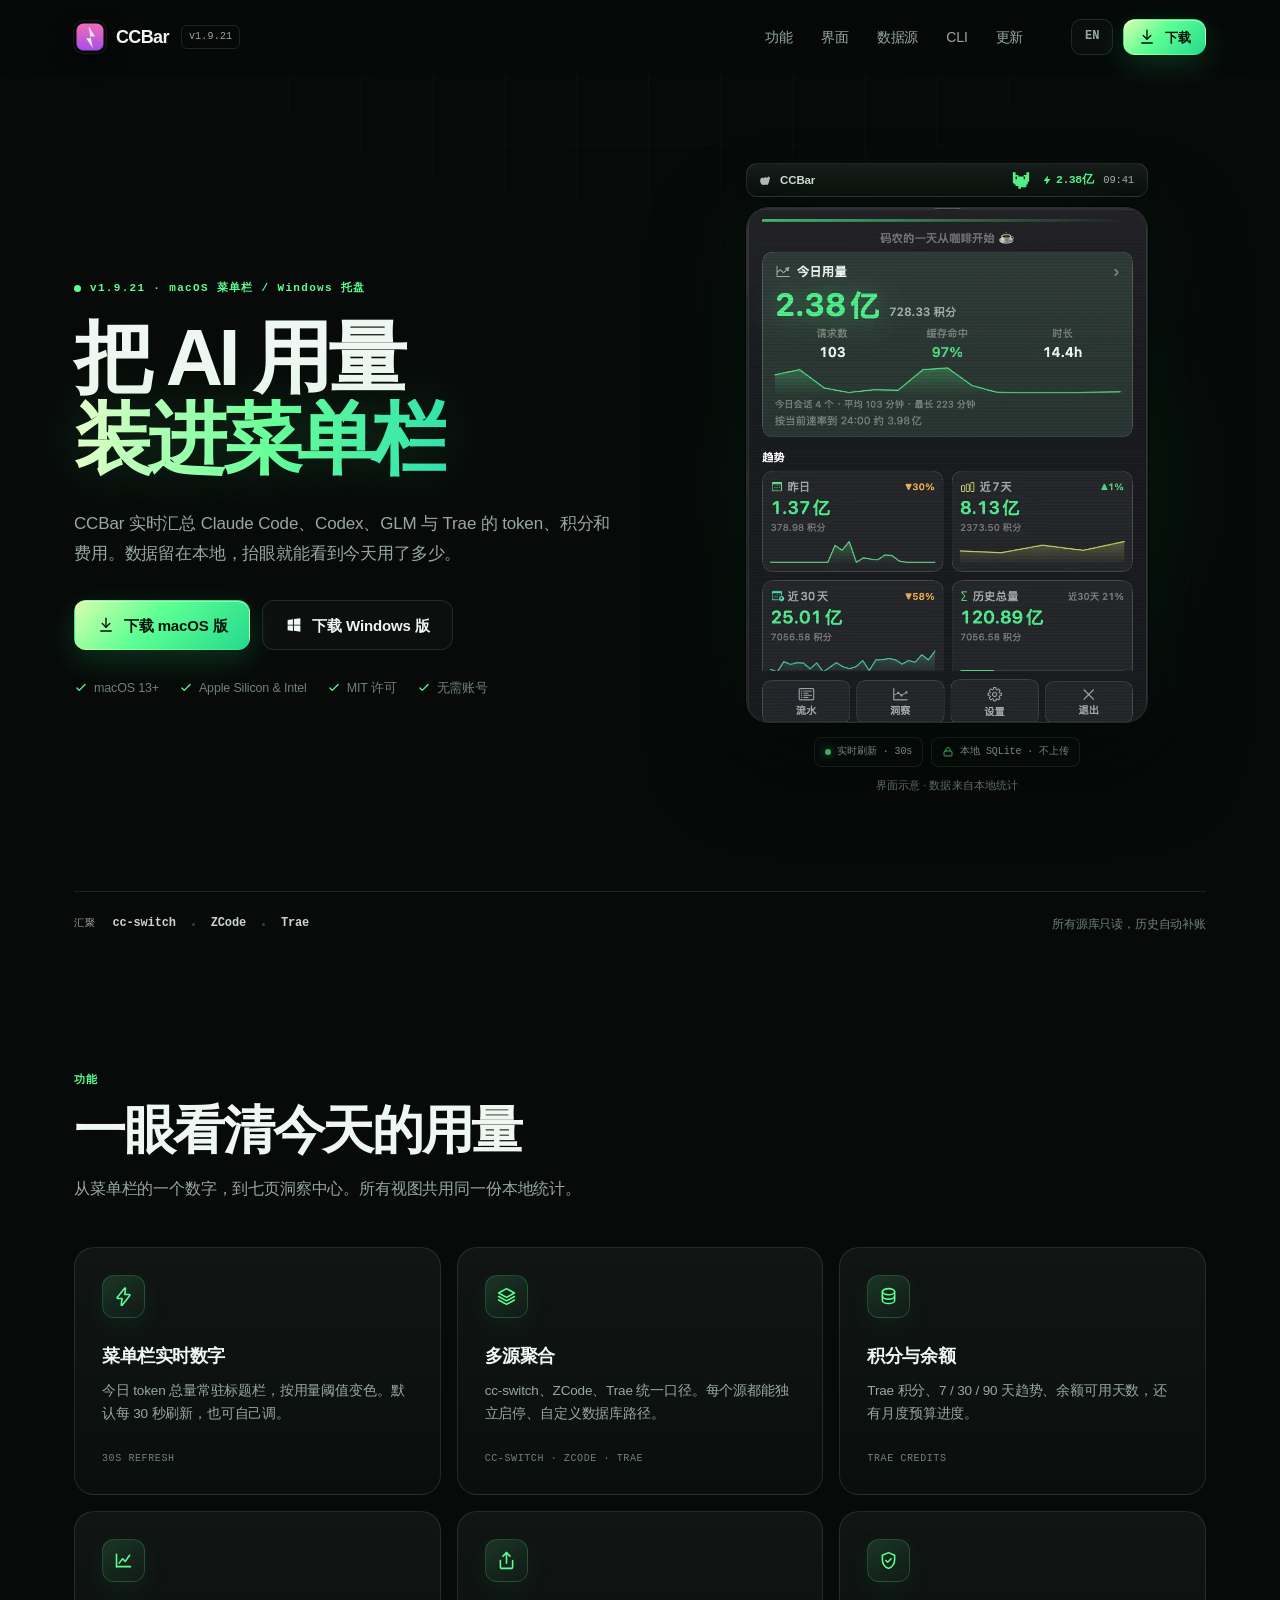
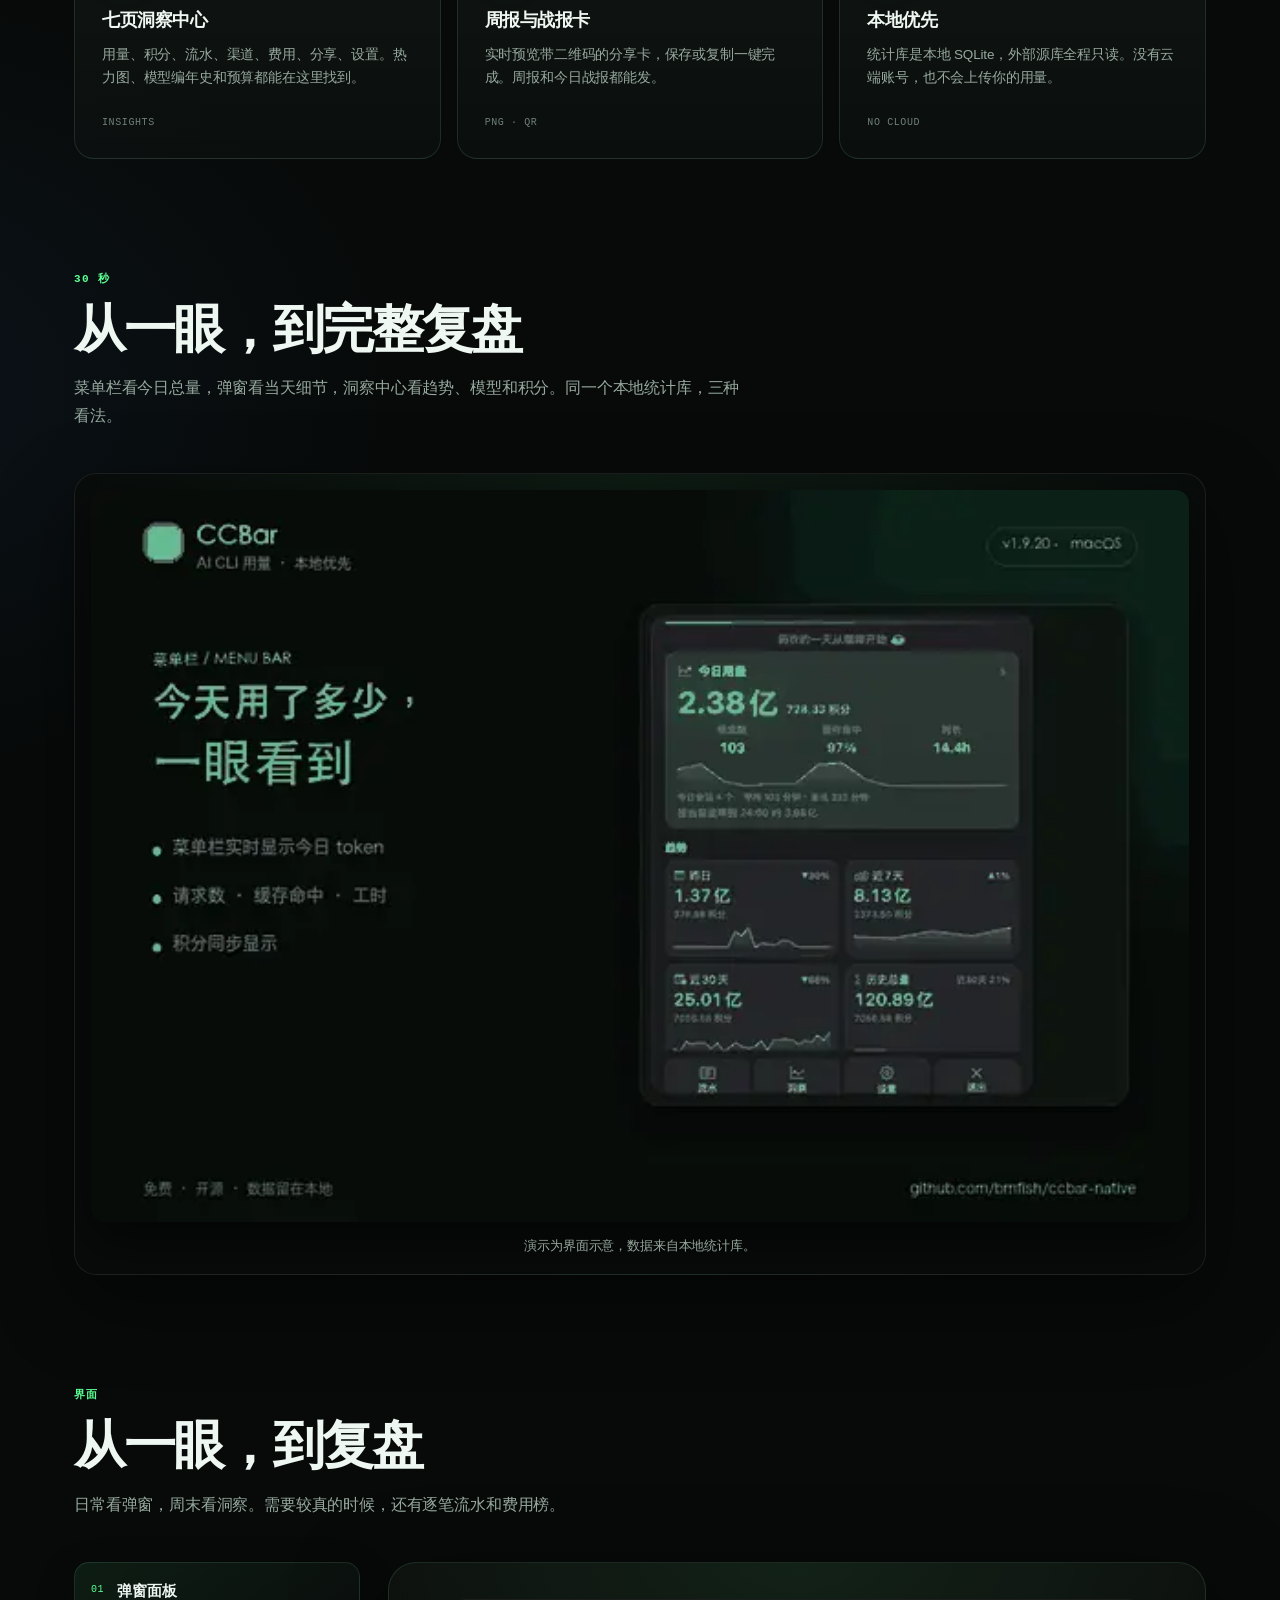
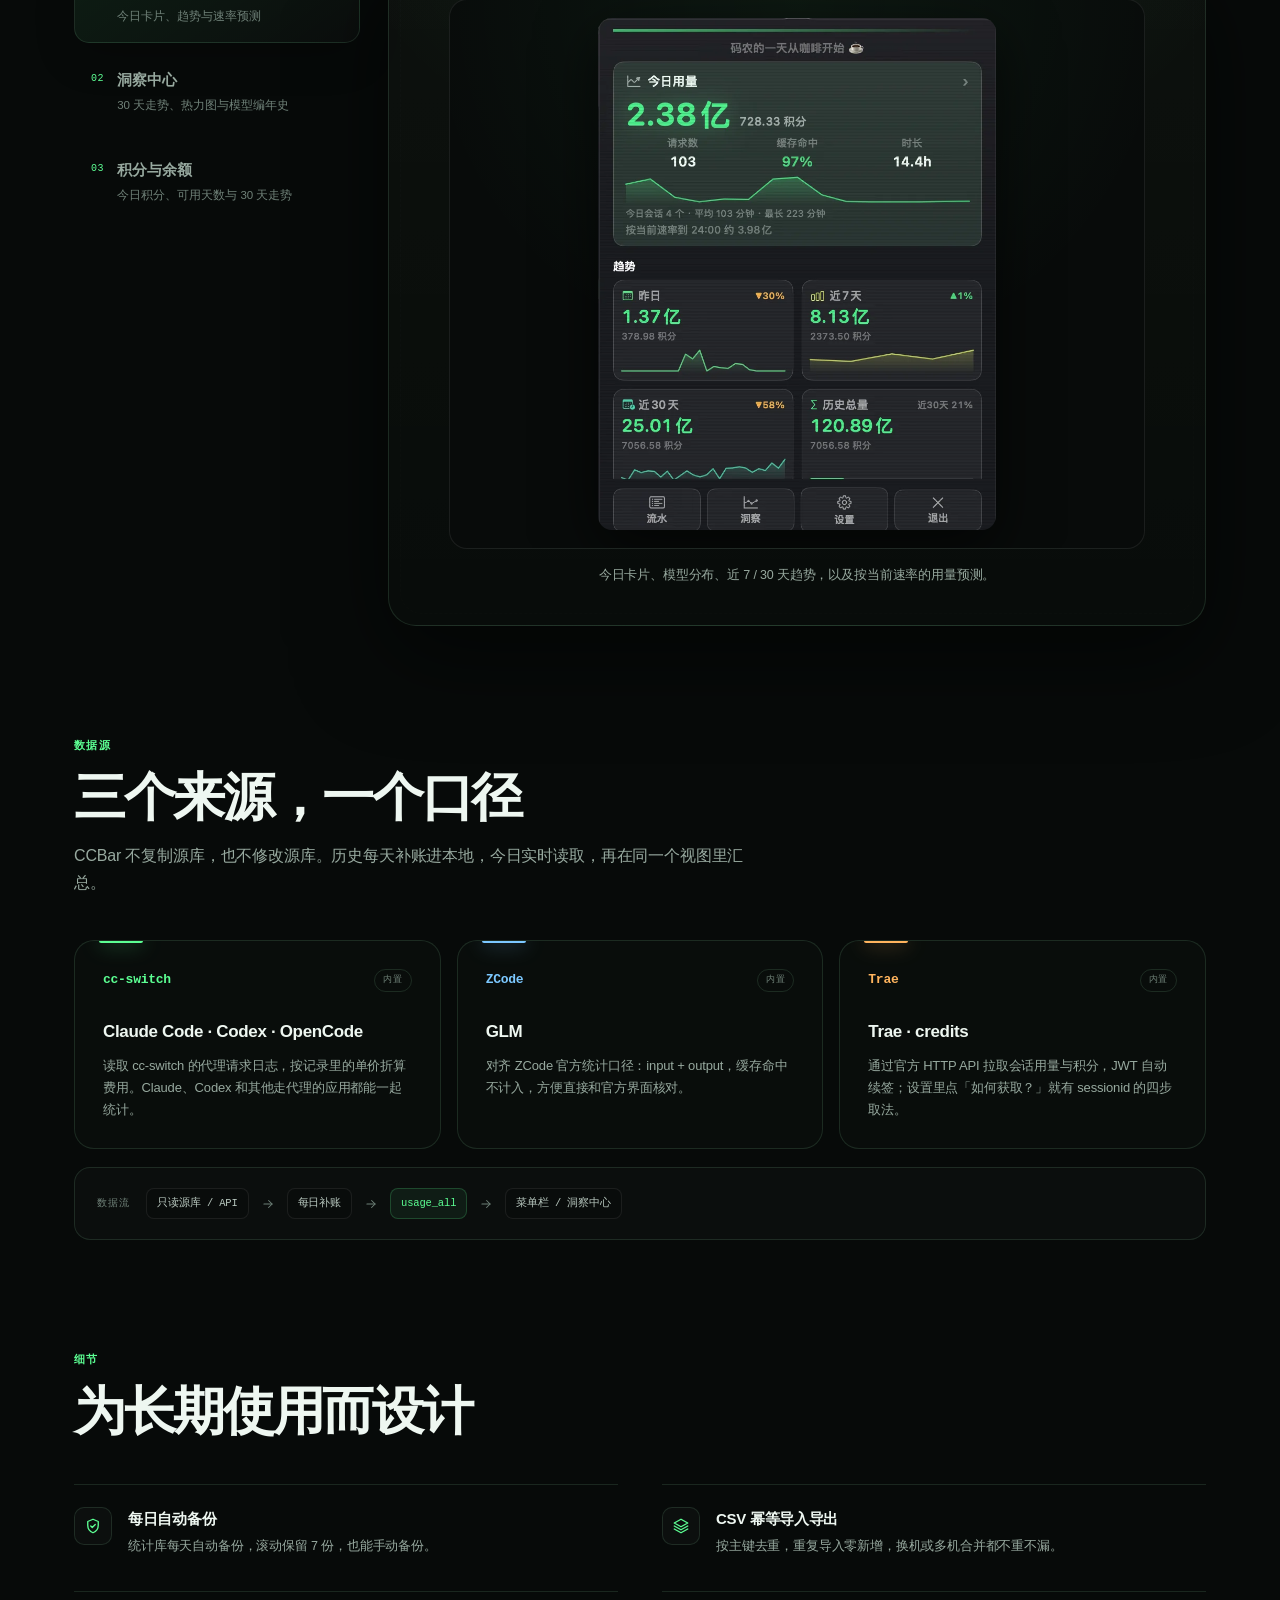
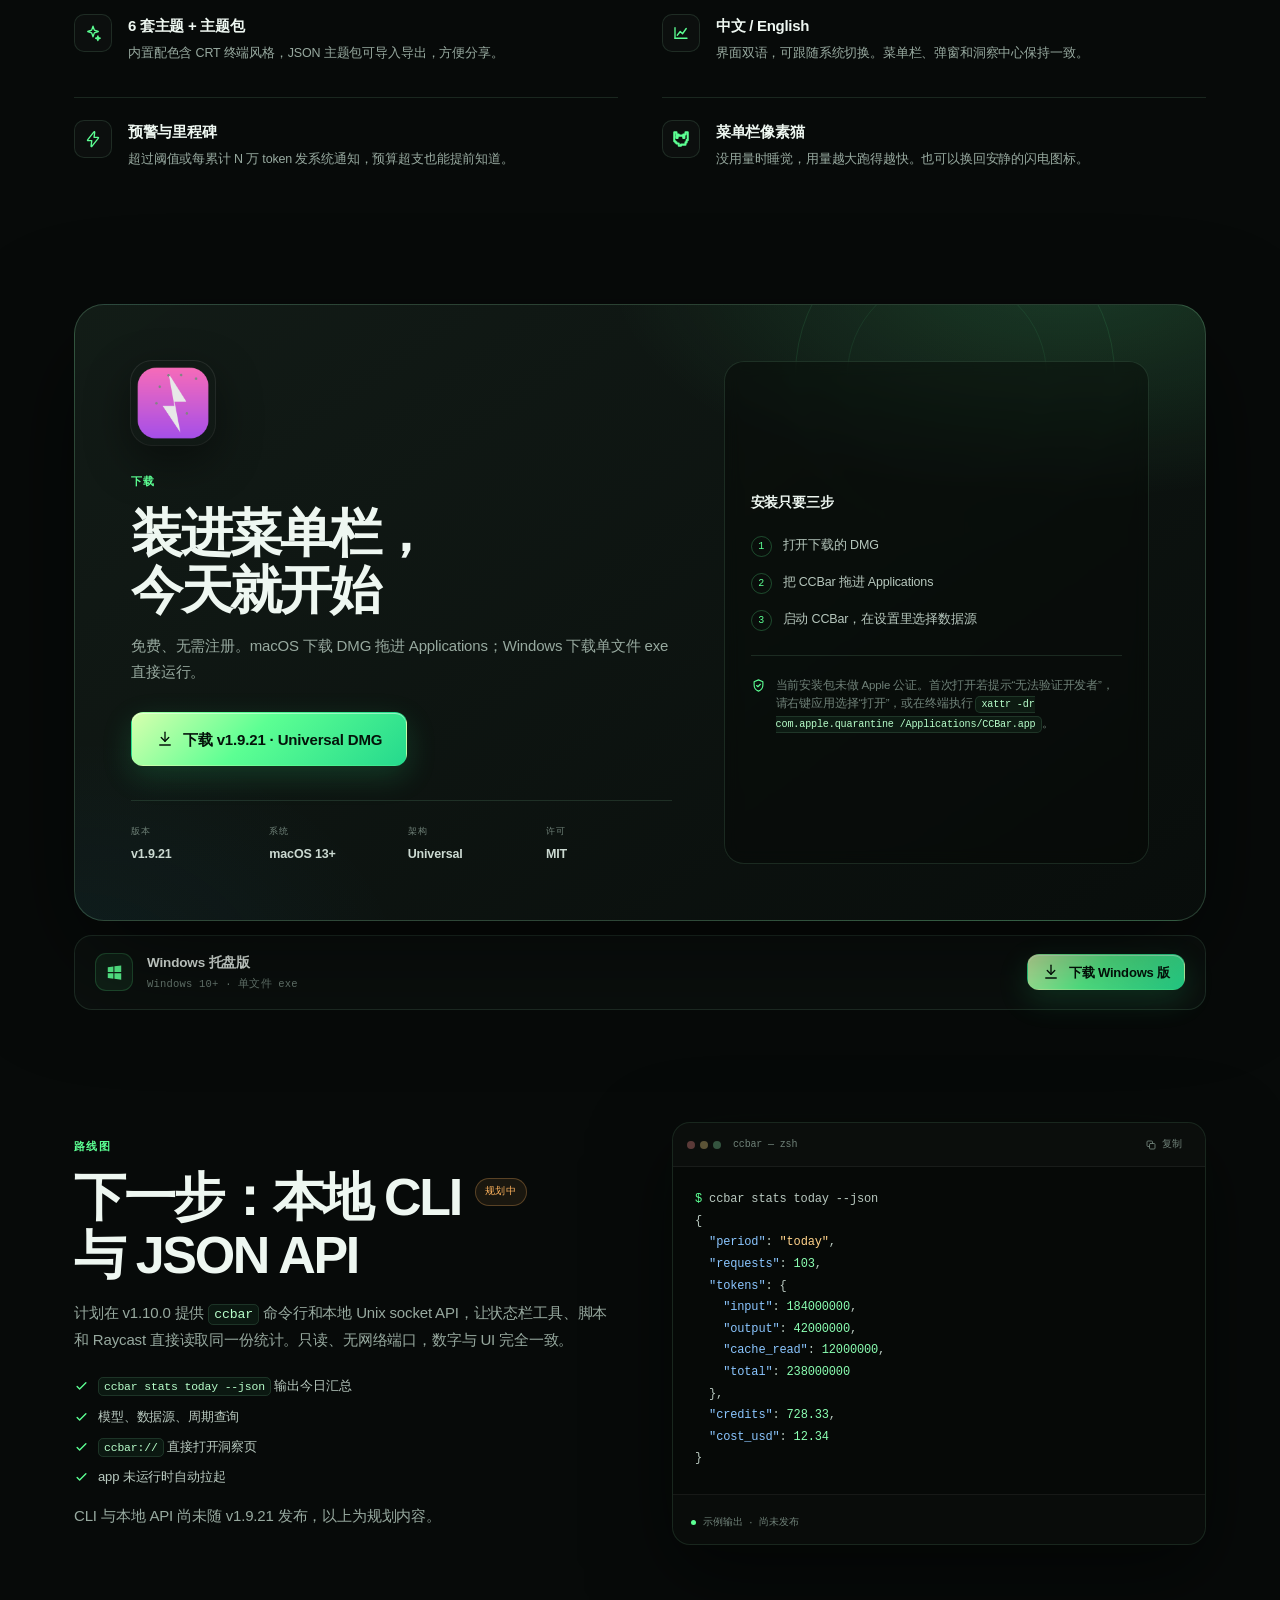
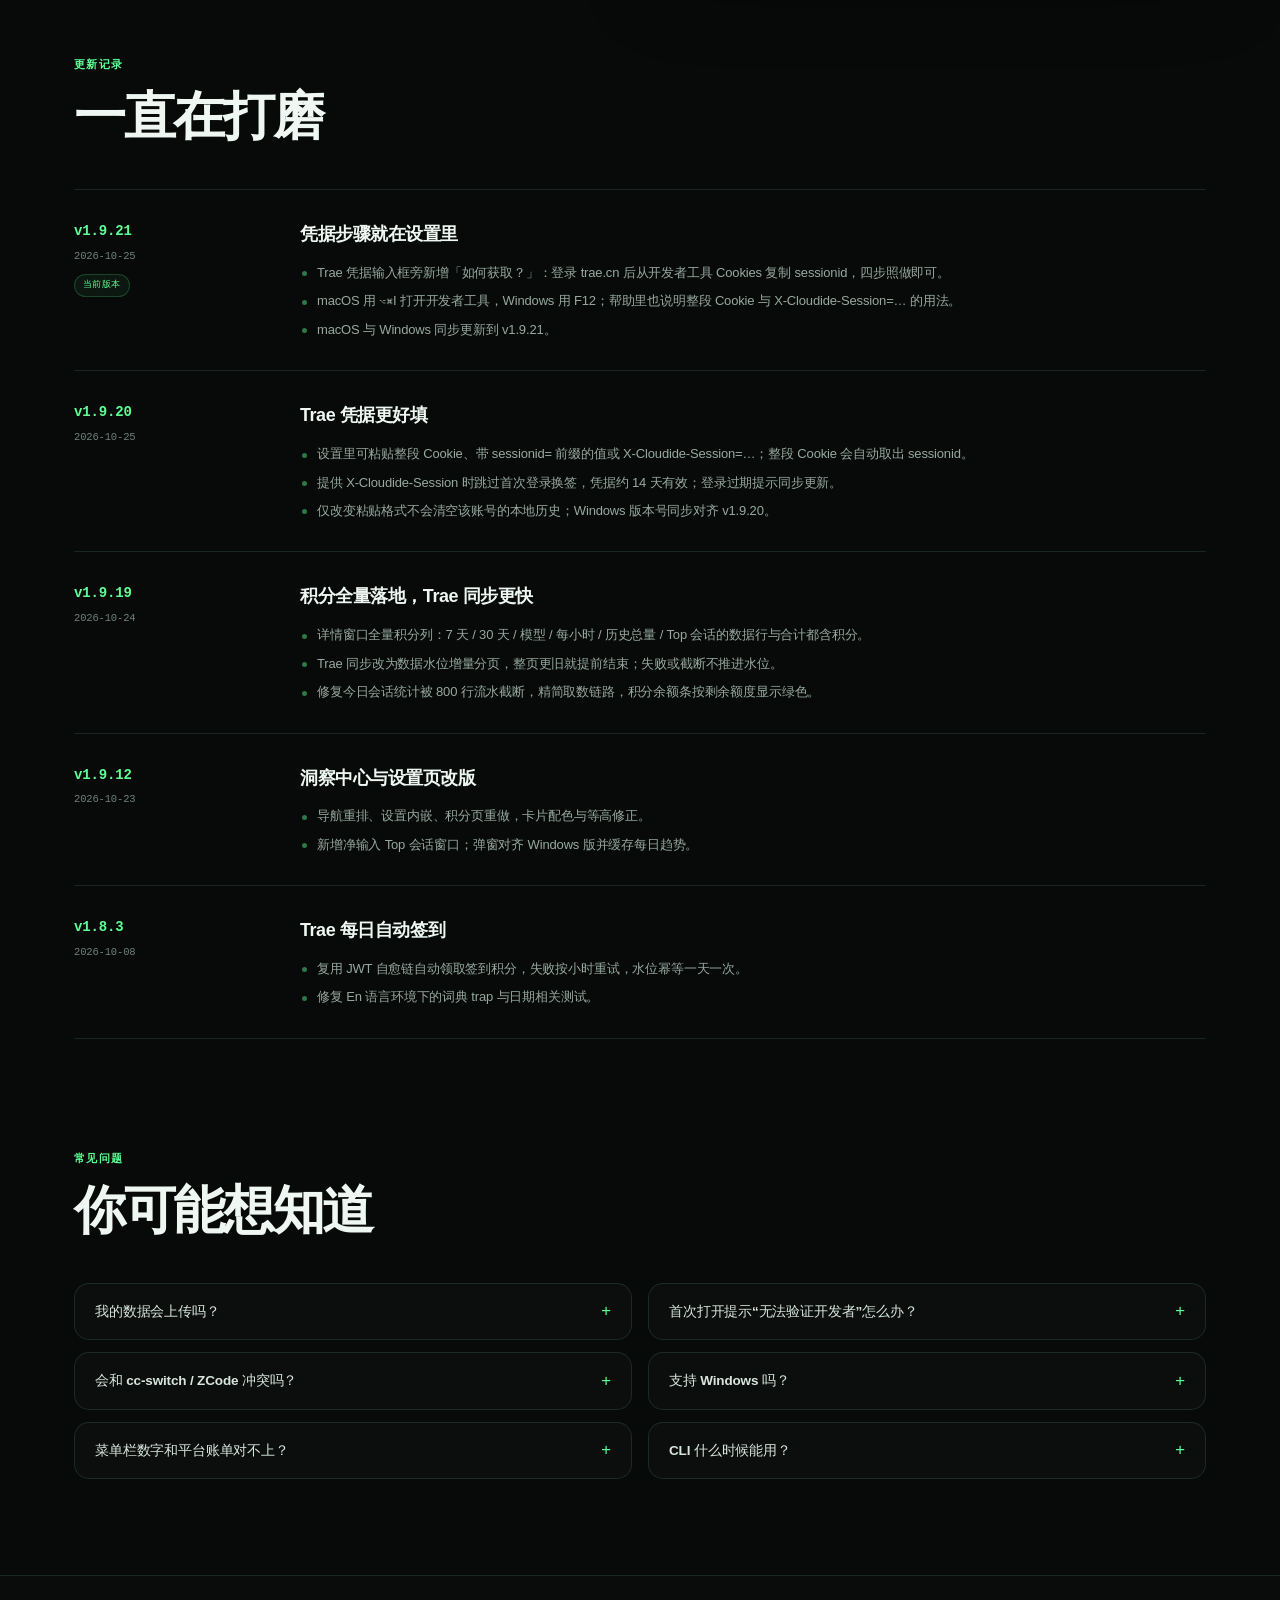
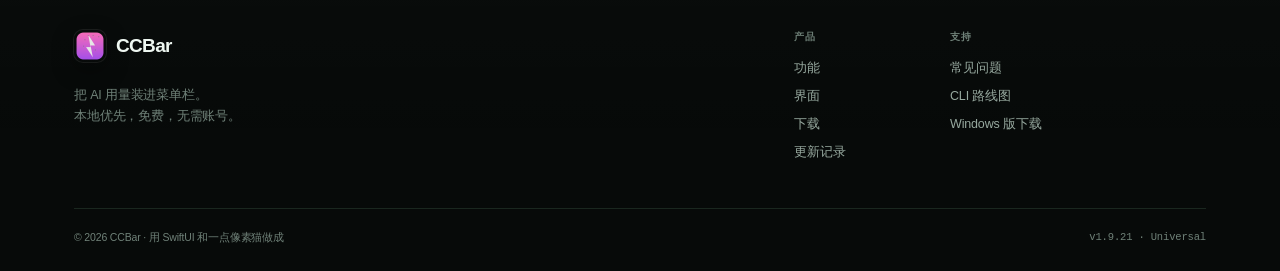
==== web/index.html @ a66a7e8a "docs: 补充 docs/promo/web 站点与推广素材（CLI API 计划、发帖文案、官网页面）" ====
<!doctype html>
<html lang="zh-CN" data-lang="zh">
<head>
  <meta charset="utf-8">
  <meta name="viewport" content="width=device-width, initial-scale=1">
  <title>CCBar — AI CLI 用量统计 · macOS 菜单栏 / Windows 托盘</title>
  <meta name="description" content="CCBar 是本地优先的 AI CLI 用量统计工具：macOS 原生菜单栏、Windows 系统托盘，实时汇总 Claude Code、Codex、GLM 与 Trae 的 token、积分和费用。">
  <meta name="theme-color" content="#070a09">
  <meta name="color-scheme" content="dark">
  <link rel="icon" type="image/png" sizes="32x32" href="assets/favicon-32.png">
  <link rel="apple-touch-icon" href="assets/apple-touch-icon.png">
  <meta property="og:type" content="website">
  <meta property="og:title" content="CCBar — AI CLI 用量统计 · macOS 菜单栏 / Windows 托盘">
  <meta property="og:description" content="实时汇总 Claude Code、Codex、GLM 与 Trae 的 token、积分和费用，数据留在本地。macOS 与 Windows 双平台。">
  <meta property="og:image" content="https://ccbar-jjawpfzj0an.qoder.website/assets/insights-og.jpg">
  <meta property="og:locale" content="zh_CN">
  <meta name="twitter:card" content="summary_large_image">
  <link rel="stylesheet" href="styles.css">
  <script defer src="app.js"></script>
  <script type="application/ld+json">
  {
    "@context": "https://schema.org",
    "@type": "SoftwareApplication",
    "name": "CCBar",
    "operatingSystem": "macOS 13+, Windows 10+",
    "applicationCategory": "DeveloperApplication",
    "description": "Local-first usage tracker for AI CLIs on macOS and Windows, with multi-source aggregation.",
    "offers": { "@type": "Offer", "price": "0", "priceCurrency": "USD" },
    "downloadUrl": "https://ccbar-jjawpfzj0an.qoder.website/assets/CCBar-1.9.21-universal.dmg"
  }
  </script>
</head>
<body>
  <a class="skip-link" href="#main"><span class="zh">跳到主要内容</span><span class="en" lang="en">Skip to content</span></a>

  <svg class="sprite" aria-hidden="true" focusable="false">
    <symbol id="i-bolt" viewBox="0 0 24 24"><path d="M13.2 2.5 4.8 13.2a.6.6 0 0 0 .5 1h5.1l-1 7.3a.6.6 0 0 0 1.1.4l8.7-11.1a.6.6 0 0 0-.5-1h-5.3l.9-6.9a.6.6 0 0 0-1.1-.4Z"/></symbol>
    <symbol id="i-layers" viewBox="0 0 24 24"><path d="m12 3 9 5-9 5-9-5 9-5Z"/><path d="m3 12 9 5 9-5"/><path d="m3 16 9 5 9-5"/></symbol>
    <symbol id="i-chart" viewBox="0 0 24 24"><path d="M4 19V5"/><path d="M4 19h16"/><path d="m7 15 4-5 3 3 5-7"/></symbol>
    <symbol id="i-coins" viewBox="0 0 24 24"><ellipse cx="12" cy="6.5" rx="7" ry="3.5"/><path d="M5 6.5v5c0 1.9 3.1 3.5 7 3.5s7-1.6 7-3.5v-5"/><path d="M5 11.5v5c0 1.9 3.1 3.5 7 3.5s7-1.6 7-3.5v-5"/></symbol>
    <symbol id="i-share" viewBox="0 0 24 24"><path d="M12 15V3"/><path d="m8 7 4-4 4 4"/><path d="M5 12v7a2 2 0 0 0 2 2h10a2 2 0 0 0 2-2v-7"/></symbol>
    <symbol id="i-shield" viewBox="0 0 24 24"><path d="M12 3 5 6v5c0 4.6 2.9 8.3 7 10 4.1-1.7 7-5.4 7-10V6l-7-3Z"/><path d="m9 12 2 2 4-4"/></symbol>
    <symbol id="i-download" viewBox="0 0 24 24"><path d="M12 3v12"/><path d="m7 10 5 5 5-5"/><path d="M5 20h14"/></symbol>
    <symbol id="i-arrow" viewBox="0 0 24 24"><path d="M5 12h14"/><path d="m13 6 6 6-6 6"/></symbol>
    <symbol id="i-check" viewBox="0 0 24 24"><path d="m5 12 4 4L19 6"/></symbol>
    <symbol id="i-copy" viewBox="0 0 24 24"><rect x="9" y="9" width="11" height="11" rx="2"/><path d="M15 9V6a2 2 0 0 0-2-2H6a2 2 0 0 0-2 2v7a2 2 0 0 0 2 2h3"/></symbol>
    <symbol id="i-spark" viewBox="0 0 24 24"><path d="m12 3 1.8 5.2L19 10l-5.2 1.8L12 17l-1.8-5.2L5 10l5.2-1.8L12 3Z"/><path d="m18.5 16 .7 2.3L21.5 19l-2.3.7-.7 2.3-.7-2.3L15.5 19l2.3-.7.7-2.3Z"/></symbol>
    <symbol id="i-terminal" viewBox="0 0 24 24"><rect x="3" y="4" width="18" height="16" rx="3"/><path d="m7 9 3 3-3 3"/><path d="M13 15h4"/></symbol>
    <symbol id="i-lock" viewBox="0 0 24 24"><rect x="4" y="10" width="16" height="10" rx="2"/><path d="M8 10V7a4 4 0 0 1 8 0v3"/></symbol>
    <symbol id="i-windows" viewBox="0 0 24 24"><path d="M3.5 5.3 10.6 4.3v7.2H3.5V5.3Zm8.4-1.2L20.5 3v8.5h-8.6V4.1ZM3.5 12.8h7.1v7.2l-7.1-1V12.8Zm8.4 0h8.6V21l-8.6-1.2v-7Z"/></symbol>
    <symbol id="i-cat" viewBox="0 0 16 14"><path d="M2 1h2v2h2v1h4V3h2V1h2v7h-1v2h-1v2H8v1H6v-2H4v-1H3V9H2V1Zm2 3v2h1V4H4Zm6 0v2h1V4h-1Z"/></symbol>
  </svg>

  <header class="site-header" id="siteHeader">
    <div class="container header-inner">
      <a class="brand" href="#top" aria-label="CCBar 首页">
        <img src="assets/app-icon.png" width="32" height="32" alt="">
        <span>CCBar</span>
        <span class="brand-version">v1.9.21</span>
      </a>

      <nav class="main-nav" aria-label="主导航">
        <a href="#features"><span class="zh">功能</span><span class="en" lang="en">Features</span></a>
        <a href="#screens"><span class="zh">界面</span><span class="en" lang="en">Screens</span></a>
        <a href="#sources"><span class="zh">数据源</span><span class="en" lang="en">Sources</span></a>
        <a href="#roadmap"><span class="zh">CLI</span><span class="en" lang="en">CLI</span></a>
        <a href="#changelog"><span class="zh">更新</span><span class="en" lang="en">Changelog</span></a>
      </nav>

      <div class="header-actions">
        <button class="lang-toggle" id="langToggle" type="button" aria-label="Switch to English" aria-pressed="false">
          <span class="zh" aria-hidden="true">EN</span>
          <span class="en" lang="en" aria-hidden="true">中</span>
        </button>
        <a class="btn btn-primary btn-small" href="#download">
          <svg class="icon" aria-hidden="true"><use href="#i-download"/></svg>
          <span class="zh">下载</span><span class="en" lang="en">Download</span>
        </a>
      </div>
    </div>
  </header>

  <main id="main">
    <section class="hero container" id="top">
      <div class="hero-grid">
        <div class="hero-copy">
          <div class="eyebrow">
            <span class="status-dot" aria-hidden="true"></span>
            <span class="zh">v1.9.21 · macOS 菜单栏 / Windows 托盘</span>
            <span class="en" lang="en">v1.9.21 · macOS menu bar / Windows tray</span>
          </div>

          <h1>
            <span class="zh">把 AI 用量<br><em>装进菜单栏</em></span>
            <span class="en" lang="en">Your AI usage,<br><em>right in the menu bar</em></span>
          </h1>

          <p class="hero-lead zh">CCBar 实时汇总 Claude Code、Codex、GLM 与 Trae 的 token、积分和费用。数据留在本地，抬眼就能看到今天用了多少。</p>
          <p class="hero-lead en" lang="en">CCBar brings Claude Code, Codex, GLM and Trae usage together — tokens, credits and cost — in real time. Everything stays on your machine.</p>

          <div class="hero-actions">
            <a class="btn btn-primary btn-large" href="#download">
              <svg class="icon" aria-hidden="true"><use href="#i-download"/></svg>
              <span class="zh">下载 macOS 版</span><span class="en" lang="en">Download for macOS</span>
            </a>
            <a class="btn btn-ghost btn-large" href="https://github.com/bmfish/ccbar-win/releases/latest/download/ccBar.exe">
              <svg class="icon icon-fill" aria-hidden="true"><use href="#i-windows"/></svg>
              <span class="zh">下载 Windows 版</span><span class="en" lang="en">Download for Windows</span>
            </a>
          </div>

          <ul class="hero-meta" aria-label="运行要求">
            <li><svg class="icon" aria-hidden="true"><use href="#i-check"/></svg>macOS 13+</li>
            <li><svg class="icon" aria-hidden="true"><use href="#i-check"/></svg><span class="zh">Apple Silicon &amp; Intel</span><span class="en" lang="en">Apple Silicon &amp; Intel</span></li>
            <li><svg class="icon" aria-hidden="true"><use href="#i-check"/></svg><span class="zh">MIT 许可</span><span class="en" lang="en">MIT license</span></li>
            <li><svg class="icon" aria-hidden="true"><use href="#i-check"/></svg><span class="zh">无需账号</span><span class="en" lang="en">No account</span></li>
          </ul>
        </div>

        <div class="hero-visual">
          <div class="hero-glow" aria-hidden="true"></div>

          <div class="menu-bar-mock" aria-hidden="true">
            <div class="menu-left">
              <span class="apple-mark"></span>
              <strong>CCBar</strong>
            </div>
            <div class="menu-right">
              <span class="menu-cat"><svg class="cat-icon"><use href="#i-cat"/></svg></span>
              <span class="menu-metric">
                <svg class="icon"><use href="#i-bolt"/></svg>
                <span>2.38亿</span>
              </span>
              <span class="menu-clock">09:41</span>
            </div>
          </div>

          <div class="hero-device">
            <img src="assets/popover.webp" width="760" height="976"
                 data-alt-zh="CCBar 弹窗面板：今日用量、趋势和快捷入口"
                 data-alt-en="CCBar popover with today's usage, trends and shortcuts"
                 alt="CCBar 弹窗面板：今日用量、趋势和快捷入口">
          </div>

          <div class="visual-badges">
            <span class="visual-badge">
              <span class="pulse" aria-hidden="true"></span>
              <span class="zh">实时刷新 · 30s</span>
              <span class="en" lang="en">Live · 30s</span>
            </span>
            <span class="visual-badge">
              <svg class="icon" aria-hidden="true"><use href="#i-lock"/></svg>
              <span class="zh">本地 SQLite · 不上传</span>
              <span class="en" lang="en">Local SQLite · No upload</span>
            </span>
          </div>

          <div class="visual-note">
            <span class="zh">界面示意 · 数据来自本地统计</span>
            <span class="en" lang="en">Interface preview · data from a local store</span>
          </div>
        </div>
      </div>

      <div class="source-strip" aria-label="支持的数据源">
        <span class="strip-label"><span class="zh">汇聚</span><span class="en" lang="en">Works with</span></span>
        <span class="strip-item">cc-switch</span>
        <span class="strip-sep" aria-hidden="true"></span>
        <span class="strip-item">ZCode</span>
        <span class="strip-sep" aria-hidden="true"></span>
        <span class="strip-item">Trae</span>
        <span class="strip-note"><span class="zh">所有源库只读，历史自动补账</span><span class="en" lang="en">Read-only sources, history synced locally</span></span>
      </div>
    </section>

    <section class="section container" id="features">
      <div class="section-head">
        <div class="eyebrow"><span class="zh">功能</span><span class="en" lang="en">FEATURES</span></div>
        <h2><span class="zh">一眼看清今天的用量</span><span class="en" lang="en">A clear view of today</span></h2>
        <p class="zh">从菜单栏的一个数字，到七页洞察中心。所有视图共用同一份本地统计。</p>
        <p class="en" lang="en">From a single number in the menu bar to a seven-page insights center, every view reads from the same local store.</p>
      </div>

      <div class="feature-grid">
        <article class="feature-card">
          <div class="icon-tile"><svg class="icon" aria-hidden="true"><use href="#i-bolt"/></svg></div>
          <h3><span class="zh">菜单栏实时数字</span><span class="en" lang="en">Live in the menu bar</span></h3>
          <p class="zh">今日 token 总量常驻标题栏，按用量阈值变色。默认每 30 秒刷新，也可自己调。</p>
          <p class="en" lang="en">Today's token total stays in the title bar and changes color with usage. Refreshes every 30 seconds by default.</p>
          <span class="card-tag">30s refresh</span>
        </article>

        <article class="feature-card">
          <div class="icon-tile"><svg class="icon" aria-hidden="true"><use href="#i-layers"/></svg></div>
          <h3><span class="zh">多源聚合</span><span class="en" lang="en">Multi-source by design</span></h3>
          <p class="zh">cc-switch、ZCode、Trae 统一口径。每个源都能独立启停、自定义数据库路径。</p>
          <p class="en" lang="en">cc-switch, ZCode and Trae in one place. Enable each source independently and point it at your own database.</p>
          <span class="card-tag">cc-switch · ZCode · Trae</span>
        </article>

        <article class="feature-card">
          <div class="icon-tile"><svg class="icon" aria-hidden="true"><use href="#i-coins"/></svg></div>
          <h3><span class="zh">积分与余额</span><span class="en" lang="en">Credits and balance</span></h3>
          <p class="zh">Trae 积分、7 / 30 / 90 天趋势、余额可用天数，还有月度预算进度。</p>
          <p class="en" lang="en">Trae credits, 7 / 30 / 90-day trends, projected days remaining and a monthly budget line.</p>
          <span class="card-tag">Trae credits</span>
        </article>

        <article class="feature-card">
          <div class="icon-tile"><svg class="icon" aria-hidden="true"><use href="#i-chart"/></svg></div>
          <h3><span class="zh">七页洞察中心</span><span class="en" lang="en">Seven-page insights</span></h3>
          <p class="zh">用量、积分、流水、渠道、费用、分享、设置。热力图、模型编年史和预算都能在这里找到。</p>
          <p class="en" lang="en">Usage, credits, timeline, channels, cost, share and settings — with heatmaps, a model chronicle and budgets.</p>
          <span class="card-tag">Insights</span>
        </article>

        <article class="feature-card">
          <div class="icon-tile"><svg class="icon" aria-hidden="true"><use href="#i-share"/></svg></div>
          <h3><span class="zh">周报与战报卡</span><span class="en" lang="en">Shareable reports</span></h3>
          <p class="zh">实时预览带二维码的分享卡，保存或复制一键完成。周报和今日战报都能发。</p>
          <p class="en" lang="en">Preview share cards with a QR code, then save or copy in one click. Weekly and daily battle reports included.</p>
          <span class="card-tag">PNG · QR</span>
        </article>

        <article class="feature-card">
          <div class="icon-tile"><svg class="icon" aria-hidden="true"><use href="#i-shield"/></svg></div>
          <h3><span class="zh">本地优先</span><span class="en" lang="en">Local-first, private</span></h3>
          <p class="zh">统计库是本地 SQLite，外部源库全程只读。没有云端账号，也不会上传你的用量。</p>
          <p class="en" lang="en">A local SQLite store, source databases opened read-only. No cloud account and no usage upload.</p>
          <span class="card-tag">No cloud</span>
        </article>
      </div>
    </section>

    <section class="section container" id="demo">
      <div class="section-head">
        <div class="eyebrow"><span class="zh">30 秒</span><span class="en" lang="en">30 SECONDS</span></div>
        <h2><span class="zh">从一眼，到完整复盘</span><span class="en" lang="en">From a glance to a full review</span></h2>
        <p class="zh">菜单栏看今日总量，弹窗看当天细节，洞察中心看趋势、模型和积分。同一个本地统计库，三种看法。</p>
        <p class="en" lang="en">Today's total in the menu bar, the day's details in the popover, and trends, models and credits in the insights center — all from the same local store.</p>
      </div>
      <figure class="demo-frame">
        <img src="assets/ccbar-demo.webp" width="600" height="400" loading="lazy"
             data-alt-zh="CCBar 操作演示：弹窗、洞察中心与积分页"
             data-alt-en="CCBar demo: popover, insights center and credits"
             alt="CCBar 操作演示：弹窗、洞察中心与积分页">
        <figcaption>
          <span class="zh">演示为界面示意，数据来自本地统计库。</span>
          <span class="en" lang="en">Interface preview from a local usage store.</span>
        </figcaption>
      </figure>
    </section>

    <section class="section container" id="screens">
      <div class="section-head">
        <div class="eyebrow"><span class="zh">界面</span><span class="en" lang="en">SCREENS</span></div>
        <h2><span class="zh">从一眼，到复盘</span><span class="en" lang="en">From a glance to a review</span></h2>
        <p class="zh">日常看弹窗，周末看洞察。需要较真的时候，还有逐笔流水和费用榜。</p>
        <p class="en" lang="en">Check the popover during the day, review insights on the weekend, and dig into the timeline when the numbers matter.</p>
      </div>

      <div class="shots-layout">
        <div class="shot-tabs" role="tablist" aria-label="界面截图">
          <button class="shot-tab" id="tab-popover" role="tab" aria-selected="true" aria-controls="shot-popover" data-shot="popover">
            <span class="shot-index">01</span>
            <span class="shot-tab-copy">
              <strong><span class="zh">弹窗面板</span><span class="en" lang="en">Popover</span></strong>
              <span class="zh">今日卡片、趋势与速率预测</span>
              <span class="en" lang="en">Today, trends and pace</span>
            </span>
          </button>
          <button class="shot-tab" id="tab-insights" role="tab" aria-selected="false" aria-controls="shot-insights" data-shot="insights">
            <span class="shot-index">02</span>
            <span class="shot-tab-copy">
              <strong><span class="zh">洞察中心</span><span class="en" lang="en">Insights</span></strong>
              <span class="zh">30 天走势、热力图与模型编年史</span>
              <span class="en" lang="en">30-day trend, heatmap, model chronicle</span>
            </span>
          </button>
          <button class="shot-tab" id="tab-credits" role="tab" aria-selected="false" aria-controls="shot-credits" data-shot="credits">
            <span class="shot-index">03</span>
            <span class="shot-tab-copy">
              <strong><span class="zh">积分与余额</span><span class="en" lang="en">Credits</span></strong>
              <span class="zh">今日积分、可用天数与 30 天走势</span>
              <span class="en" lang="en">Today's credits, days left, 30-day trend</span>
            </span>
          </button>
        </div>

        <div class="shot-stage">
          <figure class="shot-panel" id="shot-popover" role="tabpanel" aria-labelledby="tab-popover" data-shot-panel="popover">
            <div class="shot-frame shot-frame-portrait">
              <img src="assets/popover.webp" width="760" height="976" loading="eager"
                   data-alt-zh="CCBar 弹窗面板截图"
                   data-alt-en="CCBar popover screenshot"
                   alt="CCBar 弹窗面板截图">
            </div>
            <figcaption>
              <span class="zh">今日卡片、模型分布、近 7 / 30 天趋势，以及按当前速率的用量预测。</span>
              <span class="en" lang="en">Today's card, model mix, 7 / 30-day trends and a pace-based projection.</span>
            </figcaption>
          </figure>

          <figure class="shot-panel" id="shot-insights" role="tabpanel" aria-labelledby="tab-insights" data-shot-panel="insights" hidden>
            <div class="shot-frame">
              <img src="assets/insights.webp" width="1440" height="1096" loading="eager"
                   data-alt-zh="CCBar 洞察中心使用巡查页面截图"
                   data-alt-en="CCBar insights dashboard screenshot"
                   alt="CCBar 洞察中心使用巡查页面截图">
            </div>
            <figcaption>
              <span class="zh">近 30 天走势、连续使用天数、单日峰值、90 天热力图与模型编年史。</span>
              <span class="en" lang="en">30-day trend, streaks, peak day, 90-day heatmap and the model chronicle.</span>
            </figcaption>
          </figure>

          <figure class="shot-panel" id="shot-credits" role="tabpanel" aria-labelledby="tab-credits" data-shot-panel="credits" hidden>
            <div class="shot-frame">
              <img src="assets/credits.webp" width="1440" height="1096" loading="eager"
                   data-alt-zh="CCBar 积分与余额页面截图"
                   data-alt-en="CCBar credits and balance screenshot"
                   alt="CCBar 积分与余额页面截图">
            </div>
            <figcaption>
              <span class="zh">今日积分、余额与可用天数、7 / 30 天趋势，以及按日均消耗推算的耗尽时间。</span>
              <span class="en" lang="en">Today's credits, balance and days remaining, 7 / 30-day trends and a burn-rate projection.</span>
            </figcaption>
          </figure>
        </div>
      </div>
    </section>

    <section class="section container" id="sources">
      <div class="section-head">
        <div class="eyebrow"><span class="zh">数据源</span><span class="en" lang="en">DATA SOURCES</span></div>
        <h2><span class="zh">三个来源，一个口径</span><span class="en" lang="en">Three sources, one view</span></h2>
        <p class="zh">CCBar 不复制源库，也不修改源库。历史每天补账进本地，今日实时读取，再在同一个视图里汇总。</p>
        <p class="en" lang="en">CCBar never copies or modifies your source databases. History is synced locally each day, today is read live, and both meet in one view.</p>
      </div>

      <div class="source-grid">
        <article class="source-card source-green">
          <div class="source-head">
            <span class="source-logo">cc-switch</span>
            <span class="source-badge"><span class="zh">内置</span><span class="en" lang="en">Built in</span></span>
          </div>
          <h3>Claude Code · Codex · OpenCode</h3>
          <p class="zh">读取 cc-switch 的代理请求日志，按记录里的单价折算费用。Claude、Codex 和其他走代理的应用都能一起统计。</p>
          <p class="en" lang="en">Reads cc-switch proxy request logs and uses the recorded unit price for cost — Claude, Codex and other apps behind the proxy.</p>
        </article>

        <article class="source-card source-blue">
          <div class="source-head">
            <span class="source-logo">ZCode</span>
            <span class="source-badge"><span class="zh">内置</span><span class="en" lang="en">Built in</span></span>
          </div>
          <h3>GLM</h3>
          <p class="zh">对齐 ZCode 官方统计口径：input + output，缓存命中不计入，方便直接和官方界面核对。</p>
          <p class="en" lang="en">Matches ZCode's official accounting: input + output, with cache hits excluded, so numbers line up with the app.</p>
        </article>

        <article class="source-card source-orange">
          <div class="source-head">
            <span class="source-logo">Trae</span>
            <span class="source-badge"><span class="zh">内置</span><span class="en" lang="en">Built in</span></span>
          </div>
          <h3>Trae · credits</h3>
          <p class="zh">通过官方 HTTP API 拉取会话用量与积分，JWT 自动续签；设置里点「如何获取？」就有 sessionid 的四步取法。</p>
          <p class="en" lang="en">Pulls usage and credits through the official HTTP API with automatic JWT renewal; the in-app “How to get it?” walks you through copying sessionid.</p>
        </article>
      </div>

      <div class="pipeline" aria-label="数据流">
        <span class="pipeline-label"><span class="zh">数据流</span><span class="en" lang="en">Pipeline</span></span>
        <span class="pipeline-step"><span class="zh">只读源库 / API</span><span class="en" lang="en">Read-only sources</span></span>
        <svg class="pipeline-arrow" aria-hidden="true"><use href="#i-arrow"/></svg>
        <span class="pipeline-step"><span class="zh">每日补账</span><span class="en" lang="en">Daily sync</span></span>
        <svg class="pipeline-arrow" aria-hidden="true"><use href="#i-arrow"/></svg>
        <span class="pipeline-step pipeline-step-accent">usage_all</span>
        <svg class="pipeline-arrow" aria-hidden="true"><use href="#i-arrow"/></svg>
        <span class="pipeline-step"><span class="zh">菜单栏 / 洞察中心</span><span class="en" lang="en">Menu bar / Insights</span></span>
      </div>
    </section>

    <section class="section container" id="long-term">
      <div class="section-head">
        <div class="eyebrow"><span class="zh">细节</span><span class="en" lang="en">THE DETAILS</span></div>
        <h2><span class="zh">为长期使用而设计</span><span class="en" lang="en">Built for the long run</span></h2>
      </div>

      <div class="detail-grid">
        <div class="detail-item">
          <div class="detail-icon"><svg class="icon" aria-hidden="true"><use href="#i-shield"/></svg></div>
          <div>
            <h3><span class="zh">每日自动备份</span><span class="en" lang="en">Daily backups</span></h3>
            <p class="zh">统计库每天自动备份，滚动保留 7 份，也能手动备份。</p>
            <p class="en" lang="en">The local database is backed up daily with seven rolling copies, plus manual backup.</p>
          </div>
        </div>
        <div class="detail-item">
          <div class="detail-icon"><svg class="icon" aria-hidden="true"><use href="#i-layers"/></svg></div>
          <div>
            <h3><span class="zh">CSV 幂等导入导出</span><span class="en" lang="en">Idempotent CSV</span></h3>
            <p class="zh">按主键去重，重复导入零新增，换机或多机合并都不重不漏。</p>
            <p class="en" lang="en">Primary-key dedupe makes repeat imports safe, so merging machines never double-counts.</p>
          </div>
        </div>
        <div class="detail-item">
          <div class="detail-icon"><svg class="icon" aria-hidden="true"><use href="#i-spark"/></svg></div>
          <div>
            <h3><span class="zh">6 套主题 + 主题包</span><span class="en" lang="en">Six themes + packs</span></h3>
            <p class="zh">内置配色含 CRT 终端风格，JSON 主题包可导入导出，方便分享。</p>
            <p class="en" lang="en">Six built-in themes, including a CRT terminal look, with importable JSON theme packs.</p>
          </div>
        </div>
        <div class="detail-item">
          <div class="detail-icon"><svg class="icon" aria-hidden="true"><use href="#i-chart"/></svg></div>
          <div>
            <h3><span class="zh">中文 / English</span><span class="en" lang="en">中文 / English</span></h3>
            <p class="zh">界面双语，可跟随系统切换。菜单栏、弹窗和洞察中心保持一致。</p>
            <p class="en" lang="en">A bilingual interface that can follow the system, across the bar, popover and insights.</p>
          </div>
        </div>
        <div class="detail-item">
          <div class="detail-icon"><svg class="icon" aria-hidden="true"><use href="#i-bolt"/></svg></div>
          <div>
            <h3><span class="zh">预警与里程碑</span><span class="en" lang="en">Alerts and milestones</span></h3>
            <p class="zh">超过阈值或每累计 N 万 token 发系统通知，预算超支也能提前知道。</p>
            <p class="en" lang="en">System notifications for usage thresholds and token milestones, plus budget warnings.</p>
          </div>
        </div>
        <div class="detail-item">
          <div class="detail-icon"><svg class="icon" aria-hidden="true"><use href="#i-cat"/></svg></div>
          <div>
            <h3><span class="zh">菜单栏像素猫</span><span class="en" lang="en">Pixel cat companion</span></h3>
            <p class="zh">没用量时睡觉，用量越大跑得越快。也可以换回安静的闪电图标。</p>
            <p class="en" lang="en">A pixel cat that naps when idle and runs faster with usage. Switch back to the bolt icon anytime.</p>
          </div>
        </div>
      </div>
    </section>

    <section class="section container" id="download">
      <div class="download-panel">
        <div class="download-main">
          <img class="download-icon" src="assets/app-icon.png" width="84" height="84" alt="">
          <div class="eyebrow"><span class="zh">下载</span><span class="en" lang="en">DOWNLOAD</span></div>
          <h2><span class="zh">装进菜单栏，<br>今天就开始</span><span class="en" lang="en">Put it in your menu bar</span></h2>
          <p class="zh">免费、无需注册。macOS 下载 DMG 拖进 Applications；Windows 下载单文件 exe 直接运行。</p>
          <p class="en" lang="en">Free and no sign-up. On macOS, drag the DMG into Applications; on Windows, just run the single executable.</p>

          <div class="download-actions">
            <a class="btn btn-primary btn-xl" href="assets/CCBar-1.9.21-universal.dmg">
              <svg class="icon" aria-hidden="true"><use href="#i-download"/></svg>
              <span class="zh">下载 v1.9.21 · Universal DMG</span>
              <span class="en" lang="en">Download v1.9.21 · Universal DMG</span>
            </a>
          </div>

          <div class="download-specs">
            <div><span class="spec-label"><span class="zh">版本</span><span class="en" lang="en">Version</span></span><strong>v1.9.21</strong></div>
            <div><span class="spec-label"><span class="zh">系统</span><span class="en" lang="en">System</span></span><strong>macOS 13+</strong></div>
            <div><span class="spec-label"><span class="zh">架构</span><span class="en" lang="en">Architecture</span></span><strong>Universal</strong></div>
            <div><span class="spec-label"><span class="zh">许可</span><span class="en" lang="en">License</span></span><strong>MIT</strong></div>
          </div>
        </div>

        <div class="install-card">
          <div class="install-title"><span class="zh">安装只要三步</span><span class="en" lang="en">Three steps to install</span></div>
          <ol class="install-steps">
            <li><span class="step-num">1</span><span class="zh">打开下载的 DMG</span><span class="en" lang="en">Open the downloaded DMG</span></li>
            <li><span class="step-num">2</span><span class="zh">把 CCBar 拖进 Applications</span><span class="en" lang="en">Drag CCBar into Applications</span></li>
            <li><span class="step-num">3</span><span class="zh">启动 CCBar，在设置里选择数据源</span><span class="en" lang="en">Launch it and pick your sources in Settings</span></li>
          </ol>
          <div class="install-note">
            <svg class="icon" aria-hidden="true"><use href="#i-shield"/></svg>
            <p class="zh">当前安装包未做 Apple 公证。首次打开若提示“无法验证开发者”，请右键应用选择“打开”，或在终端执行 <code>xattr -dr com.apple.quarantine /Applications/CCBar.app</code>。</p>
            <p class="en" lang="en">The build is not notarized yet. If macOS blocks the first launch, right-click the app and choose Open, or run <code>xattr -dr com.apple.quarantine /Applications/CCBar.app</code>.</p>
          </div>
        </div>
      </div>

      <div class="windows-strip">
        <div class="windows-strip-info">
          <span class="windows-mark" aria-hidden="true">
            <svg class="icon icon-fill"><use href="#i-windows"/></svg>
          </span>
          <div>
            <strong><span class="zh">Windows 托盘版</span><span class="en" lang="en">Windows tray build</span></strong>
            <span class="windows-strip-meta">Windows 10+ · <span class="zh">单文件 exe</span><span class="en" lang="en">single exe</span></span>
          </div>
        </div>
        <div class="windows-actions">
          <a class="btn btn-primary btn-small" href="https://github.com/bmfish/ccbar-win/releases/latest/download/ccBar.exe">
            <svg class="icon" aria-hidden="true"><use href="#i-download"/></svg>
            <span class="zh">下载 Windows 版</span><span class="en" lang="en">Download for Windows</span>
          </a>
        </div>
      </div>
    </section>

    <section class="section container" id="roadmap">
      <div class="roadmap-grid">
        <div class="roadmap-copy">
          <div class="eyebrow"><span class="zh">路线图</span><span class="en" lang="en">ROADMAP</span></div>
          <div class="roadmap-title-row">
            <h2><span class="zh">下一步：本地 CLI<br>与 JSON API</span><span class="en" lang="en">Next: a local CLI<br>and JSON API</span></h2>
            <span class="status-pill"><span class="zh">规划中</span><span class="en" lang="en">Planned</span></span>
          </div>
          <p class="zh">计划在 v1.10.0 提供 <code>ccbar</code> 命令行和本地 Unix socket API，让状态栏工具、脚本和 Raycast 直接读取同一份统计。只读、无网络端口，数字与 UI 完全一致。</p>
          <p class="en" lang="en">Planned for v1.10.0: a <code>ccbar</code> CLI and a local Unix socket API, so status bars, scripts and Raycast can read the same numbers as the app. Read-only, no network port, no second accounting layer.</p>

          <ul class="roadmap-list">
            <li><svg class="icon" aria-hidden="true"><use href="#i-check"/></svg><span class="zh"><code>ccbar stats today --json</code> 输出今日汇总</span><span class="en" lang="en"><code>ccbar stats today --json</code> for today's totals</span></li>
            <li><svg class="icon" aria-hidden="true"><use href="#i-check"/></svg><span class="zh">模型、数据源、周期查询</span><span class="en" lang="en">Model, source and period queries</span></li>
            <li><svg class="icon" aria-hidden="true"><use href="#i-check"/></svg><span class="zh"><code>ccbar://</code> 直接打开洞察页</span><span class="en" lang="en"><code>ccbar://</code> links to open insights pages</span></li>
            <li><svg class="icon" aria-hidden="true"><use href="#i-check"/></svg><span class="zh">app 未运行时自动拉起</span><span class="en" lang="en">Auto-launch when the app is not running</span></li>
          </ul>
          <p class="note-small"><span class="zh">CLI 与本地 API 尚未随 v1.9.21 发布，以上为规划内容。</span><span class="en" lang="en">The CLI and local API are not part of v1.9.21 yet; the items above are planned.</span></p>
        </div>

        <div class="code-window" aria-label="CLI 输出示例">
          <div class="code-bar">
            <span class="code-dots" aria-hidden="true"><i></i><i></i><i></i></span>
            <span class="code-title">ccbar — zsh</span>
            <button class="copy-btn" id="copyCode" type="button" data-copy="ccbar stats today --json" aria-label="复制命令">
              <svg class="icon" aria-hidden="true"><use href="#i-copy"/></svg>
              <span class="copy-label zh">复制</span>
              <span class="copy-label en" lang="en">Copy</span>
            </button>
          </div>
          <pre><code><span class="code-prompt">$</span> ccbar stats today --json
{
  <span class="code-key">"period"</span>: <span class="code-string">"today"</span>,
  <span class="code-key">"requests"</span>: <span class="code-num">103</span>,
  <span class="code-key">"tokens"</span>: {
    <span class="code-key">"input"</span>: <span class="code-num">184000000</span>,
    <span class="code-key">"output"</span>: <span class="code-num">42000000</span>,
    <span class="code-key">"cache_read"</span>: <span class="code-num">12000000</span>,
    <span class="code-key">"total"</span>: <span class="code-num">238000000</span>
  },
  <span class="code-key">"credits"</span>: <span class="code-num">728.33</span>,
  <span class="code-key">"cost_usd"</span>: <span class="code-num">12.34</span>
}</code></pre>
          <div class="code-footer">
            <span class="code-status"><span class="status-dot" aria-hidden="true"></span><span class="zh">示例输出 · 尚未发布</span><span class="en" lang="en">Example output · not released</span></span>
          </div>
        </div>
      </div>
    </section>

    <section class="section container" id="changelog">
      <div class="section-head">
        <div class="eyebrow"><span class="zh">更新记录</span><span class="en" lang="en">CHANGELOG</span></div>
        <h2><span class="zh">一直在打磨</span><span class="en" lang="en">Always being sharpened</span></h2>
      </div>

      <div class="release-list">
        <article class="release">
          <div class="release-meta">
            <span class="release-version">v1.9.21</span>
            <span class="release-date">2026-10-25</span>
            <span class="release-current"><span class="zh">当前版本</span><span class="en" lang="en">Current</span></span>
          </div>
          <div class="release-body">
            <h3><span class="zh">凭据步骤就在设置里</span><span class="en" lang="en">Credential steps, right in Settings</span></h3>
            <ul>
              <li><span class="zh">Trae 凭据输入框旁新增「如何获取？」：登录 trae.cn 后从开发者工具 Cookies 复制 sessionid，四步照做即可。</span><span class="en" lang="en">A new “How to get it?” next to the Trae credential field: sign in at trae.cn, copy sessionid from DevTools cookies, follow four steps.</span></li>
              <li><span class="zh">macOS 用 ⌥⌘I 打开开发者工具，Windows 用 F12；帮助里也说明整段 Cookie 与 X-Cloudide-Session=… 的用法。</span><span class="en" lang="en">Open DevTools with ⌥⌘I on macOS or F12 on Windows; the help also covers whole cookies and X-Cloudide-Session=….</span></li>
              <li><span class="zh">macOS 与 Windows 同步更新到 v1.9.21。</span><span class="en" lang="en">macOS and Windows are updated together at v1.9.21.</span></li>
            </ul>
          </div>
        </article>

        <article class="release">
          <div class="release-meta">
            <span class="release-version">v1.9.20</span>
            <span class="release-date">2026-10-25</span>
          </div>
          <div class="release-body">
            <h3><span class="zh">Trae 凭据更好填</span><span class="en" lang="en">Easier Trae credentials</span></h3>
            <ul>
              <li><span class="zh">设置里可粘贴整段 Cookie、带 sessionid= 前缀的值或 X-Cloudide-Session=…；整段 Cookie 会自动取出 sessionid。</span><span class="en" lang="en">Paste a whole cookie, a sessionid= value or an X-Cloudide-Session=…; the app extracts sessionid from whole cookies automatically.</span></li>
              <li><span class="zh">提供 X-Cloudide-Session 时跳过首次登录换签，凭据约 14 天有效；登录过期提示同步更新。</span><span class="en" lang="en">Supplying X-Cloudide-Session skips the first login exchange and lasts about 14 days; the expired-session hint now mentions both options.</span></li>
              <li><span class="zh">仅改变粘贴格式不会清空该账号的本地历史；Windows 版本号同步对齐 v1.9.20。</span><span class="en" lang="en">Changing only the paste format no longer clears that account's local history, and the Windows build is versioned in step at v1.9.20.</span></li>
            </ul>
          </div>
        </article>

        <article class="release">
          <div class="release-meta">
            <span class="release-version">v1.9.19</span>
            <span class="release-date">2026-10-24</span>
          </div>
          <div class="release-body">
            <h3><span class="zh">积分全量落地，Trae 同步更快</span><span class="en" lang="en">Credits everywhere, faster Trae sync</span></h3>
            <ul>
              <li><span class="zh">详情窗口全量积分列：7 天 / 30 天 / 模型 / 每小时 / 历史总量 / Top 会话的数据行与合计都含积分。</span><span class="en" lang="en">Credits in every detail window: 7-day, 30-day, models, hourly, all-time and top sessions all show and total credits.</span></li>
              <li><span class="zh">Trae 同步改为数据水位增量分页，整页更旧就提前结束；失败或截断不推进水位。</span><span class="en" lang="en">Trae sync now uses a data watermark and stops pagination early, without advancing on failures or truncation.</span></li>
              <li><span class="zh">修复今日会话统计被 800 行流水截断，精简取数链路，积分余额条按剩余额度显示绿色。</span><span class="en" lang="en">Fixes today's session count being cut off at 800 rows, streamlines queries and makes the remaining-credits bar green.</span></li>
            </ul>
          </div>
        </article>

        <article class="release">
          <div class="release-meta">
            <span class="release-version">v1.9.12</span>
            <span class="release-date">2026-10-23</span>
          </div>
          <div class="release-body">
            <h3><span class="zh">洞察中心与设置页改版</span><span class="en" lang="en">Insights and settings redesign</span></h3>
            <ul>
              <li><span class="zh">导航重排、设置内嵌、积分页重做，卡片配色与等高修正。</span><span class="en" lang="en">Reordered navigation, embedded settings, a rebuilt credits page and cleaner card alignment.</span></li>
              <li><span class="zh">新增净输入 Top 会话窗口；弹窗对齐 Windows 版并缓存每日趋势。</span><span class="en" lang="en">New top-sessions window, popover aligned with the Windows build and cached daily trends.</span></li>
            </ul>
          </div>
        </article>

        <article class="release">
          <div class="release-meta">
            <span class="release-version">v1.8.3</span>
            <span class="release-date">2026-10-08</span>
          </div>
          <div class="release-body">
            <h3><span class="zh">Trae 每日自动签到</span><span class="en" lang="en">Daily Trae check-in</span></h3>
            <ul>
              <li><span class="zh">复用 JWT 自愈链自动领取签到积分，失败按小时重试，水位幂等一天一次。</span><span class="en" lang="en">Automatically claims daily check-in credits through the JWT refresh chain, with hourly retries and a once-a-day watermark.</span></li>
              <li><span class="zh">修复 En 语言环境下的词典 trap 与日期相关测试。</span><span class="en" lang="en">Fixes a localization dictionary trap in English and date-sensitive tests.</span></li>
            </ul>
          </div>
        </article>
      </div>
    </section>

    <section class="section container" id="faq">
      <div class="section-head">
        <div class="eyebrow"><span class="zh">常见问题</span><span class="en" lang="en">FAQ</span></div>
        <h2><span class="zh">你可能想知道</span><span class="en" lang="en">Good to know</span></h2>
      </div>

      <div class="faq-grid">
        <details>
          <summary><span class="zh">我的数据会上传吗？</span><span class="en" lang="en">Does my data leave my Mac?</span></summary>
          <p class="zh">不会。CCBar 的统计库在本地 SQLite，外部数据源只读打开。应用没有云端账号，也不会上传用量、凭证或会话内容。</p>
          <p class="en" lang="en">No. The store is a local SQLite database and source databases are opened read-only. There is no cloud account, and usage, credentials and session content are never uploaded.</p>
        </details>

        <details>
          <summary><span class="zh">首次打开提示“无法验证开发者”怎么办？</span><span class="en" lang="en">macOS says it cannot verify the developer. What now?</span></summary>
          <p class="zh">当前构建使用 ad-hoc 签名，尚未做 Apple 公证。右键点击 CCBar 选择“打开”，或到“系统设置 → 隐私与安全性”里允许本次打开。之后可正常启动。</p>
          <p class="en" lang="en">The current build is ad-hoc signed and not notarized yet. Right-click CCBar and choose Open, or allow it once in System Settings → Privacy &amp; Security. Subsequent launches work normally.</p>
        </details>

        <details>
          <summary><span class="zh">会和 cc-switch / ZCode 冲突吗？</span><span class="en" lang="en">Will it conflict with cc-switch or ZCode?</span></summary>
          <p class="zh">不会。CCBar 只读取它们的数据库，不会写入、迁移或删除源数据；卸载 CCBar 也不影响原应用。</p>
          <p class="en" lang="en">No. CCBar only reads their databases. It never writes, migrates or deletes source data, and removing CCBar leaves the original apps untouched.</p>
        </details>

        <details>
          <summary><span class="zh">支持 Windows 吗？</span><span class="en" lang="en">Is there a Windows version?</span></summary>
          <p class="zh">有。可直接<a href="https://github.com/bmfish/ccbar-win/releases/latest/download/ccBar.exe">下载单文件 ccBar.exe</a>，功能和界面与 macOS 版保持相近。</p>
          <p class="en" lang="en">Yes. <a href="https://github.com/bmfish/ccbar-win/releases/latest/download/ccBar.exe">Download the single-file ccBar.exe</a> directly; its feature set closely follows the macOS build.</p>
        </details>

        <details>
          <summary><span class="zh">菜单栏数字和平台账单对不上？</span><span class="en" lang="en">Why doesn't the menu bar match my provider bill?</span></summary>
          <p class="zh">不同平台的口径不一样。CCBar 已按各源官方口径处理：ZCode 不含缓存命中，Trae 的 input 折算为净输入，cc-switch 按记录的单价估算费用。账单还可能包含套餐、折扣或未记录请求。</p>
          <p class="en" lang="en">Providers count differently. CCBar follows each source's own accounting: ZCode excludes cache hits, Trae's input is converted to net input, and cc-switch cost uses recorded prices. Bills may also include plans, discounts or unlogged requests.</p>
        </details>

        <details>
          <summary><span class="zh">CLI 什么时候能用？</span><span class="en" lang="en">When will the CLI be available?</span></summary>
          <p class="zh">本地 CLI 与 JSON API 已进入 v1.10.0 规划，设计目标是只读、无端口、与 UI 同口径。发布后会更新本页。</p>
          <p class="en" lang="en">The local CLI and JSON API are planned for v1.10.0 — read-only, no network port and the same numbers as the UI. This page will be updated when it ships.</p>
        </details>
      </div>
    </section>
  </main>

  <footer class="site-footer">
    <div class="container">
      <div class="footer-top">
        <div class="footer-brand">
          <a class="brand" href="#top">
            <img src="assets/app-icon.png" width="36" height="36" alt="">
            <span>CCBar</span>
          </a>
          <p class="zh">把 AI 用量装进菜单栏。<br>本地优先，免费，无需账号。</p>
          <p class="en" lang="en">AI usage in your menu bar.<br>Local-first, free, no account.</p>
        </div>

        <div class="footer-links">
          <div>
            <h4><span class="zh">产品</span><span class="en" lang="en">Product</span></h4>
            <a href="#features"><span class="zh">功能</span><span class="en" lang="en">Features</span></a>
            <a href="#screens"><span class="zh">界面</span><span class="en" lang="en">Screens</span></a>
            <a href="#download"><span class="zh">下载</span><span class="en" lang="en">Download</span></a>
            <a href="#changelog"><span class="zh">更新记录</span><span class="en" lang="en">Changelog</span></a>
          </div>
          <div>
            <h4><span class="zh">支持</span><span class="en" lang="en">Support</span></h4>
            <a href="#faq"><span class="zh">常见问题</span><span class="en" lang="en">FAQ</span></a>
            <a href="#roadmap"><span class="zh">CLI 路线图</span><span class="en" lang="en">CLI roadmap</span></a>
            <a href="https://github.com/bmfish/ccbar-win/releases/latest/download/ccBar.exe"><span class="zh">Windows 版下载</span><span class="en" lang="en">Windows download</span></a>
          </div>
        </div>
      </div>

      <div class="footer-bottom">
        <span>© <span id="year">2026</span> CCBar · <span class="zh">用 SwiftUI 和一点像素猫做成</span><span class="en" lang="en">Made with SwiftUI and a pixel cat</span></span>
        <span class="footer-version">v1.9.21 · Universal</span>
      </div>
    </div>
  </footer>
</body>
</html>
---- web/styles.css ----
/* CCBar official site — dark, local-first, terminal-green */

:root {
  --bg: #070a09;
  --bg-soft: #0a0f0d;
  --surface: #0f1513;
  --surface-2: #111917;
  --text: #eef7f1;
  --muted: #97a99f;
  --muted-2: #6f8178;
  --green: #5cff93;
  --green-2: #22dd85;
  --green-3: #b8ff7a;
  --orange: #ffb45e;
  --blue: #7cc8ff;
  --border: rgba(167, 255, 196, 0.12);
  --border-strong: rgba(167, 255, 196, 0.24);
  --shadow: 0 30px 90px rgba(0, 0, 0, 0.55);
  --radius: 24px;
  --max: 1180px;
  --font: -apple-system, BlinkMacSystemFont, "SF Pro Display", "SF Pro Text", "PingFang SC", "Hiragino Sans GB", "Segoe UI", sans-serif;
  --mono: "SFMono-Regular", ui-monospace, "Cascadia Code", Menlo, Consolas, monospace;
}

*,
*::before,
*::after {
  box-sizing: border-box;
}

html {
  scroll-behavior: smooth;
  scroll-padding-top: 92px;
  -webkit-text-size-adjust: 100%;
}

body {
  margin: 0;
  min-width: 320px;
  background:
    radial-gradient(1100px 720px at 78% -12%, rgba(50, 255, 140, 0.16), transparent 62%),
    radial-gradient(860px 620px at -12% 24%, rgba(66, 134, 255, 0.07), transparent 64%),
    radial-gradient(900px 800px at 50% 118%, rgba(44, 199, 115, 0.08), transparent 66%),
    var(--bg);
  color: var(--text);
  font-family: var(--font);
  font-size: 16px;
  line-height: 1.6;
  letter-spacing: -0.01em;
  -webkit-font-smoothing: antialiased;
  text-rendering: optimizeLegibility;
  overflow-x: hidden;
}

body::before {
  content: "";
  position: fixed;
  inset: 0;
  z-index: -1;
  pointer-events: none;
  background-image:
    linear-gradient(rgba(255, 255, 255, 0.028) 1px, transparent 1px),
    linear-gradient(90deg, rgba(255, 255, 255, 0.028) 1px, transparent 1px);
  background-size: 72px 72px;
  mask-image: radial-gradient(ellipse 90% 62% at 50% 0%, #000 0%, transparent 74%);
  -webkit-mask-image: radial-gradient(ellipse 90% 62% at 50% 0%, #000 0%, transparent 74%);
}

::selection {
  background: rgba(92, 255, 147, 0.28);
  color: #fff;
}

a {
  color: inherit;
  text-decoration: none;
}

button {
  font: inherit;
  color: inherit;
}

img {
  max-width: 100%;
}

h1,
h2,
h3,
h4,
p {
  margin: 0;
}

ul,
ol {
  margin: 0;
  padding: 0;
}

:focus-visible {
  outline: 2px solid var(--green);
  outline-offset: 3px;
  border-radius: 6px;
}

html[data-lang="zh"] .en,
html[data-lang="en"] .zh {
  display: none !important;
}

.container {
  width: 100%;
  max-width: var(--max);
  margin-inline: auto;
  padding-inline: 24px;
}

.sprite {
  position: absolute;
  width: 0;
  height: 0;
  overflow: hidden;
}

.icon {
  width: 18px;
  height: 18px;
  flex: none;
  fill: none;
  stroke: currentColor;
  stroke-width: 1.8;
  stroke-linecap: round;
  stroke-linejoin: round;
}

.icon-ext {
  width: 13px;
  height: 13px;
  opacity: 0.55;
}

.icon-fill {
  fill: currentColor;
  stroke: none;
}

.skip-link {
  position: fixed;
  left: 16px;
  top: -80px;
  z-index: 200;
  padding: 10px 16px;
  border-radius: 10px;
  background: var(--green);
  color: #04130a;
  font-weight: 650;
  transition: top 0.2s ease;
}

.skip-link:focus {
  top: 12px;
}

/* Header */

.site-header {
  position: sticky;
  top: 0;
  z-index: 100;
  border-bottom: 1px solid transparent;
  background: rgba(7, 10, 9, 0.48);
  backdrop-filter: blur(18px) saturate(140%);
  -webkit-backdrop-filter: blur(18px) saturate(140%);
  transition: background 0.25s ease, border-color 0.25s ease;
}

.site-header.is-scrolled {
  border-bottom-color: var(--border);
  background: rgba(7, 10, 9, 0.82);
}

.header-inner {
  display: flex;
  align-items: center;
  gap: 28px;
  height: 74px;
}

.brand {
  display: inline-flex;
  align-items: center;
  gap: 10px;
  font-size: 18px;
  font-weight: 720;
  letter-spacing: -0.035em;
  white-space: nowrap;
}

.brand img {
  width: 32px;
  height: 32px;
  border-radius: 9px;
  box-shadow: 0 0 0 1px rgba(255, 255, 255, 0.08), 0 8px 22px rgba(0, 0, 0, 0.38);
}

.brand-version {
  margin-left: 2px;
  padding: 3px 7px;
  border: 1px solid var(--border);
  border-radius: 6px;
  color: var(--muted);
  font-family: var(--mono);
  font-size: 10px;
  font-weight: 500;
  letter-spacing: 0.02em;
}

.main-nav {
  display: flex;
  align-items: center;
  gap: 4px;
  margin-left: auto;
}

.main-nav a {
  padding: 8px 12px;
  border-radius: 9px;
  color: var(--muted);
  font-size: 14px;
  font-weight: 520;
  transition: color 0.18s ease, background 0.18s ease;
}

.main-nav a:hover {
  color: var(--text);
  background: rgba(255, 255, 255, 0.045);
}

.header-actions {
  display: flex;
  align-items: center;
  gap: 10px;
  margin-left: 8px;
}

.lang-toggle {
  display: grid;
  place-items: center;
  min-width: 42px;
  height: 36px;
  padding: 0 10px;
  border: 1px solid var(--border);
  border-radius: 10px;
  background: rgba(255, 255, 255, 0.025);
  color: var(--muted);
  font-family: var(--mono);
  font-size: 12px;
  font-weight: 600;
  cursor: pointer;
  transition: color 0.18s ease, border-color 0.18s ease, background 0.18s ease;
}

.lang-toggle:hover {
  color: var(--text);
  border-color: var(--border-strong);
  background: rgba(255, 255, 255, 0.05);
}

/* Buttons */

.btn {
  display: inline-flex;
  align-items: center;
  justify-content: center;
  gap: 9px;
  border: 1px solid transparent;
  border-radius: 12px;
  font-weight: 650;
  line-height: 1;
  white-space: nowrap;
  cursor: pointer;
  transition: transform 0.2s ease, box-shadow 0.2s ease, background 0.2s ease, border-color 0.2s ease, color 0.2s ease;
}

.btn-small {
  height: 36px;
  padding: 0 14px;
  font-size: 13px;
}

.btn-large {
  height: 50px;
  padding: 0 22px;
  font-size: 15px;
}

.btn-xl {
  height: 54px;
  padding: 0 24px;
  font-size: 15px;
}

.btn-primary {
  background: linear-gradient(135deg, #d7ffae 0%, #5cff93 44%, #25d98d 100%);
  color: #04130a;
  box-shadow: 0 1px 0 rgba(255, 255, 255, 0.45) inset, 0 10px 30px rgba(44, 231, 132, 0.18);
}

.btn-primary:hover {
  transform: translateY(-2px);
  box-shadow: 0 1px 0 rgba(255, 255, 255, 0.45) inset, 0 16px 40px rgba(44, 231, 132, 0.28);
}

.btn-ghost {
  border-color: var(--border);
  background: rgba(255, 255, 255, 0.025);
  color: var(--text);
}

.btn-ghost:hover {
  transform: translateY(-2px);
  border-color: var(--border-strong);
  background: rgba(255, 255, 255, 0.055);
}

/* Hero */

.hero {
  padding-top: 76px;
  padding-bottom: 0;
}

.hero-grid {
  display: grid;
  grid-template-columns: minmax(0, 1.03fr) minmax(380px, 0.97fr);
  align-items: center;
  gap: clamp(36px, 5vw, 72px);
  min-height: 660px;
}

.hero-copy {
  position: relative;
  z-index: 2;
}

.hero-copy > * {
  animation: fade-up 0.8s cubic-bezier(0.2, 0.7, 0.2, 1) both;
}

.hero-copy > :nth-child(2) { animation-delay: 0.06s; }
.hero-copy > :nth-child(3) { animation-delay: 0.12s; }
.hero-copy > :nth-child(4) { animation-delay: 0.16s; }
.hero-copy > :nth-child(5) { animation-delay: 0.2s; }
.hero-copy > :nth-child(6) { animation-delay: 0.24s; }

.eyebrow {
  display: flex;
  align-items: center;
  gap: 9px;
  color: var(--green);
  font-family: var(--mono);
  font-size: 11px;
  font-weight: 600;
  letter-spacing: 0.12em;
  font-variant-numeric: tabular-nums;
}

.status-dot {
  width: 7px;
  height: 7px;
  flex: none;
  border-radius: 50%;
  background: var(--green);
  box-shadow: 0 0 0 0 rgba(92, 255, 147, 0.45);
  animation: pulse 2.4s ease-out infinite;
}

.hero h1 {
  margin-top: 20px;
  font-size: clamp(52px, 6.2vw, 88px);
  font-weight: 760;
  line-height: 1.02;
  letter-spacing: -0.058em;
}

.hero h1 em {
  display: inline-block;
  padding-bottom: 0.04em;
  background: linear-gradient(98deg, #e4ffc9 4%, #6bff9b 52%, #2ee0b0 100%);
  -webkit-background-clip: text;
  background-clip: text;
  color: transparent;
  font-style: normal;
  text-shadow: 0 0 60px rgba(92, 255, 147, 0.18);
}

html[data-lang="en"] .hero h1 {
  font-size: clamp(48px, 5.4vw, 64px);
  letter-spacing: -0.055em;
}

.hero-lead {
  max-width: 560px;
  margin-top: 26px;
  color: var(--muted);
  font-size: 17px;
  line-height: 1.75;
}

.hero-actions {
  display: flex;
  flex-wrap: wrap;
  gap: 12px;
  margin-top: 32px;
}

.hero-repo {
  display: inline-flex;
  align-items: center;
  gap: 7px;
  margin-top: 16px;
  color: var(--muted-2);
  font-size: 12.5px;
  transition: color 0.2s ease;
}

.hero-repo:hover {
  color: var(--green);
}

.hero-repo .icon {
  width: 14px;
  height: 14px;
}

.hero-repo .icon-ext {
  width: 11px;
  height: 11px;
  opacity: 0.5;
}

.hero-meta {
  display: flex;
  flex-wrap: wrap;
  gap: 10px 20px;
  margin-top: 28px;
  color: var(--muted-2);
  font-size: 12.5px;
  list-style: none;
}

.hero-meta li {
  display: inline-flex;
  align-items: center;
  gap: 6px;
}

.hero-meta .icon {
  width: 14px;
  height: 14px;
  color: var(--green);
  stroke-width: 2.2;
}

.hero-visual {
  position: relative;
  z-index: 1;
  padding: 12px 44px 34px;
  animation: fade-in 1.1s cubic-bezier(0.2, 0.7, 0.2, 1) 0.18s both;
}

.hero-glow {
  position: absolute;
  inset: 8% -4% 10% 2%;
  z-index: -1;
  border-radius: 50%;
  background: radial-gradient(circle, rgba(54, 255, 143, 0.2), rgba(54, 255, 143, 0.04) 46%, transparent 70%);
  filter: blur(34px);
}

.menu-bar-mock {
  display: flex;
  align-items: center;
  justify-content: space-between;
  width: min(100%, 402px);
  height: 34px;
  margin: 0 auto 10px;
  padding: 0 13px;
  border: 1px solid rgba(255, 255, 255, 0.1);
  border-radius: 11px;
  background: linear-gradient(180deg, rgba(26, 33, 30, 0.92), rgba(9, 13, 11, 0.96));
  box-shadow: 0 10px 30px rgba(0, 0, 0, 0.35);
  color: #dce9e1;
  font-size: 11.5px;
}

.menu-left,
.menu-right {
  display: flex;
  align-items: center;
  gap: 10px;
}

.menu-left strong {
  font-size: 11.5px;
  font-weight: 650;
  letter-spacing: -0.01em;
}

.apple-mark {
  width: 10px;
  height: 11px;
  border-radius: 3px 3px 4px 4px;
  background: #dfe9e3;
  clip-path: polygon(18% 100%, 0 64%, 6% 36%, 22% 28%, 36% 34%, 52% 24%, 70% 32%, 82% 18%, 100% 26%, 92% 62%, 76% 100%, 54% 92%, 36% 98%);
  opacity: 0.82;
}

.menu-cat {
  display: inline-flex;
  color: var(--green);
}

.cat-icon {
  width: 22px;
  height: 19px;
  fill: currentColor;
  animation: cat-run 2.8s steps(2, end) infinite;
}

.menu-metric {
  display: inline-flex;
  align-items: center;
  gap: 4px;
  color: var(--green);
  font-family: var(--mono);
  font-weight: 700;
  letter-spacing: -0.04em;
}

.menu-metric .icon {
  width: 10px;
  height: 10px;
  fill: currentColor;
  stroke: none;
}

.menu-clock {
  color: #aab8b1;
  font-family: var(--mono);
  font-size: 10.5px;
}

.hero-device {
  position: relative;
  width: min(100%, 402px);
  margin: 0 auto;
  overflow: hidden;
  border: 1px solid rgba(255, 255, 255, 0.13);
  border-radius: 22px;
  background: #0a0e0c;
  box-shadow:
    0 0 0 1px rgba(0, 0, 0, 0.6),
    0 30px 90px rgba(0, 0, 0, 0.65),
    0 0 80px rgba(56, 255, 143, 0.08);
}

.hero-device::after {
  content: "";
  position: absolute;
  inset: 0;
  border-radius: inherit;
  pointer-events: none;
  box-shadow: 0 0 0 1px rgba(255, 255, 255, 0.04) inset;
}

.hero-device img {
  display: block;
  width: 100%;
  height: auto;
}

.visual-badges {
  display: flex;
  flex-wrap: wrap;
  justify-content: center;
  gap: 8px;
  margin-top: 14px;
}

.visual-badge {
  display: inline-flex;
  align-items: center;
  gap: 6px;
  padding: 6px 10px;
  border: 1px solid var(--border);
  border-radius: 8px;
  background: rgba(10, 15, 13, 0.72);
  color: #b8c9c0;
  font-family: var(--mono);
  font-size: 10px;
  letter-spacing: -0.01em;
  white-space: nowrap;
}

.visual-badge .icon {
  width: 12px;
  height: 12px;
  color: var(--green);
}

.pulse {
  width: 6px;
  height: 6px;
  border-radius: 50%;
  background: var(--green);
  box-shadow: 0 0 10px rgba(92, 255, 147, 0.8);
}

.visual-note {
  margin-top: 10px;
  color: var(--muted-2);
  font-size: 10.5px;
  text-align: center;
  letter-spacing: 0.01em;
}

.source-strip {
  display: flex;
  align-items: center;
  gap: 16px;
  margin-top: 64px;
  padding: 22px 0 26px;
  border-top: 1px solid var(--border);
  color: var(--muted-2);
  font-size: 12.5px;
}

.strip-label {
  color: var(--muted);
  font-family: var(--mono);
  font-size: 10px;
  letter-spacing: 0.12em;
  text-transform: uppercase;
}

.strip-item {
  color: #c6d6cd;
  font-family: var(--mono);
  font-size: 12px;
  font-weight: 550;
}

.strip-sep {
  width: 3px;
  height: 3px;
  border-radius: 50%;
  background: rgba(255, 255, 255, 0.22);
}

.strip-note {
  margin-left: auto;
  color: var(--muted-2);
  font-size: 11.5px;
}

/* Sections */

.section {
  padding-top: 112px;
}

.section-head {
  max-width: 760px;
  margin-bottom: 44px;
}

.section-head h2,
.roadmap-copy h2,
.download-main h2 {
  margin-top: 13px;
  font-size: clamp(32px, 4.2vw, 52px);
  font-weight: 720;
  line-height: 1.1;
  letter-spacing: -0.045em;
}

.section-head > p {
  max-width: 680px;
  margin-top: 16px;
  color: var(--muted);
  font-size: 16px;
  line-height: 1.7;
}

.section-head-row {
  display: flex;
  align-items: flex-end;
  justify-content: space-between;
  gap: 24px;
  max-width: none;
}

.text-link {
  display: inline-flex;
  align-items: center;
  gap: 7px;
  padding-bottom: 3px;
  border-bottom: 1px solid var(--border-strong);
  color: var(--muted);
  font-size: 13px;
  white-space: nowrap;
  transition: color 0.18s ease, border-color 0.18s ease;
}

.text-link:hover {
  color: var(--green);
  border-color: var(--green);
}

/* Feature grid */

.feature-grid {
  display: grid;
  grid-template-columns: repeat(3, minmax(0, 1fr));
  gap: 16px;
}

.feature-card {
  position: relative;
  display: flex;
  flex-direction: column;
  min-height: 248px;
  padding: 27px;
  overflow: hidden;
  border: 1px solid var(--border);
  border-radius: 20px;
  background:
    linear-gradient(180deg, rgba(255, 255, 255, 0.034), rgba(255, 255, 255, 0.008)),
    rgba(11, 16, 14, 0.6);
  transition: transform 0.25s ease, border-color 0.25s ease, background 0.25s ease;
}

.feature-card::before {
  content: "";
  position: absolute;
  top: -70px;
  right: -50px;
  width: 190px;
  height: 190px;
  border-radius: 50%;
  background: radial-gradient(circle, rgba(92, 255, 147, 0.13), transparent 68%);
  opacity: 0;
  transition: opacity 0.3s ease;
  pointer-events: none;
}

.feature-card:hover {
  transform: translateY(-3px);
  border-color: var(--border-strong);
  background:
    linear-gradient(180deg, rgba(255, 255, 255, 0.048), rgba(255, 255, 255, 0.012)),
    rgba(12, 18, 15, 0.72);
}

.feature-card:hover::before {
  opacity: 1;
}

.icon-tile {
  display: grid;
  place-items: center;
  width: 43px;
  height: 43px;
  margin-bottom: 24px;
  border: 1px solid rgba(92, 255, 147, 0.18);
  border-radius: 12px;
  background: linear-gradient(145deg, rgba(92, 255, 147, 0.14), rgba(92, 255, 147, 0.03));
  color: var(--green);
  box-shadow: 0 8px 26px rgba(31, 198, 111, 0.08);
}

.icon-tile .icon {
  width: 21px;
  height: 21px;
}

.feature-card h3 {
  font-size: 18px;
  font-weight: 680;
  letter-spacing: -0.025em;
}

.feature-card p {
  margin-top: 10px;
  color: var(--muted);
  font-size: 13.5px;
  line-height: 1.68;
}

.card-tag {
  align-self: flex-start;
  margin-top: auto;
  padding-top: 22px;
  color: var(--muted-2);
  font-family: var(--mono);
  font-size: 10px;
  letter-spacing: 0.06em;
  text-transform: uppercase;
}

/* Screens */

.shots-layout {
  display: grid;
  grid-template-columns: 286px minmax(0, 1fr);
  align-items: start;
  gap: 28px;
}

.shot-tabs {
  position: sticky;
  top: 104px;
  display: flex;
  flex-direction: column;
  gap: 8px;
}

.shot-tab {
  display: flex;
  align-items: flex-start;
  gap: 13px;
  width: 100%;
  padding: 17px 16px;
  border: 1px solid transparent;
  border-radius: 15px;
  background: transparent;
  color: var(--muted);
  text-align: left;
  cursor: pointer;
  transition: background 0.2s ease, border-color 0.2s ease, color 0.2s ease;
}

.shot-tab:hover {
  color: var(--text);
  background: rgba(255, 255, 255, 0.025);
}

.shot-tab[aria-selected="true"] {
  border-color: var(--border);
  background: linear-gradient(145deg, rgba(92, 255, 147, 0.08), rgba(255, 255, 255, 0.02));
  color: var(--text);
  box-shadow: 0 14px 40px rgba(0, 0, 0, 0.2);
}

.shot-index {
  padding-top: 2px;
  color: var(--green);
  font-family: var(--mono);
  font-size: 10px;
  letter-spacing: 0.06em;
}

.shot-tab-copy {
  display: flex;
  flex-direction: column;
  gap: 5px;
  min-width: 0;
}

.shot-tab-copy strong {
  font-size: 14.5px;
  font-weight: 650;
}

.shot-tab-copy > span {
  color: var(--muted-2);
  font-size: 11.5px;
  line-height: 1.5;
}

.shot-stage {
  position: relative;
  padding: 20px;
  border: 1px solid var(--border);
  border-radius: 28px;
  background:
    radial-gradient(640px 320px at 50% 0%, rgba(92, 255, 147, 0.07), transparent 68%),
    linear-gradient(180deg, rgba(255, 255, 255, 0.024), rgba(255, 255, 255, 0.004)),
    rgba(8, 12, 10, 0.78);
  box-shadow: var(--shadow);
}

.shot-stage::before {
  content: "";
  position: absolute;
  inset: 11px;
  z-index: -1;
  border-radius: 22px;
  border: 1px dashed rgba(255, 255, 255, 0.045);
}

.shot-frame {
  display: flex;
  align-items: center;
  justify-content: center;
  height: clamp(390px, 43vw, 566px);
  padding: 18px;
  overflow: hidden;
  border: 1px solid rgba(255, 255, 255, 0.08);
  border-radius: 18px;
  background:
    radial-gradient(circle at 50% 0%, rgba(92, 255, 147, 0.06), transparent 58%),
    #080b0a;
}

.shot-frame img {
  width: auto;
  max-width: 100%;
  max-height: 100%;
  border-radius: 9px;
  box-shadow: 0 18px 60px rgba(0, 0, 0, 0.62);
}

.shot-frame-portrait img {
  border-radius: 14px;
}

.shot-panel figcaption {
  padding: 16px 8px 4px;
  color: var(--muted);
  font-size: 12.5px;
  line-height: 1.6;
  text-align: center;
}

.shot-panel[hidden] {
  display: none;
}

/* Demo */

.demo-frame {
  margin: 0;
  padding: 16px;
  overflow: hidden;
  border: 1px solid rgba(255, 255, 255, 0.08);
  border-radius: 22px;
  background:
    radial-gradient(circle at 50% 0%, rgba(92, 255, 147, 0.07), transparent 60%),
    #080b0a;
  box-shadow: 0 28px 80px rgba(0, 0, 0, 0.42);
}

.demo-frame img {
  display: block;
  width: 100%;
  height: auto;
  border-radius: 14px;
  box-shadow: 0 18px 50px rgba(0, 0, 0, 0.55);
}

.demo-frame figcaption {
  padding: 14px 6px 2px;
  color: var(--muted);
  font-size: 12.5px;
  line-height: 1.6;
  text-align: center;
}

/* Sources */

.source-grid {
  display: grid;
  grid-template-columns: repeat(3, minmax(0, 1fr));
  gap: 16px;
}

.source-card {
  --accent: var(--green);
  position: relative;
  padding: 28px;
  overflow: hidden;
  border: 1px solid var(--border);
  border-radius: 20px;
  background: rgba(11, 16, 14, 0.64);
  transition: transform 0.25s ease, border-color 0.25s ease;
}

.source-card::before {
  content: "";
  position: absolute;
  top: 0;
  left: 24px;
  width: 44px;
  height: 2px;
  border-radius: 0 0 4px 4px;
  background: var(--accent);
  box-shadow: 0 0 20px var(--accent);
}

.source-card:hover {
  transform: translateY(-3px);
  border-color: var(--border-strong);
}

.source-green { --accent: var(--green); }
.source-blue { --accent: var(--blue); }
.source-orange { --accent: var(--orange); }

.source-head {
  display: flex;
  align-items: center;
  justify-content: space-between;
  gap: 12px;
}

.source-logo {
  color: var(--accent);
  font-family: var(--mono);
  font-size: 13px;
  font-weight: 650;
  letter-spacing: -0.02em;
}

.source-badge {
  padding: 3px 8px;
  border: 1px solid var(--border);
  border-radius: 999px;
  color: var(--muted-2);
  font-family: var(--mono);
  font-size: 9px;
  letter-spacing: 0.08em;
  text-transform: uppercase;
}

.source-card h3 {
  margin-top: 26px;
  font-size: 17px;
  font-weight: 650;
  letter-spacing: -0.02em;
}

.source-card p {
  margin-top: 10px;
  color: var(--muted);
  font-size: 13px;
  line-height: 1.68;
}

.pipeline {
  display: flex;
  flex-wrap: wrap;
  align-items: center;
  gap: 10px 12px;
  margin-top: 18px;
  padding: 20px 22px;
  border: 1px solid var(--border);
  border-radius: 16px;
  background: rgba(255, 255, 255, 0.018);
}

.pipeline-label {
  margin-right: 4px;
  color: var(--muted-2);
  font-family: var(--mono);
  font-size: 9.5px;
  letter-spacing: 0.12em;
  text-transform: uppercase;
}

.pipeline-step {
  padding: 6px 10px;
  border: 1px solid rgba(255, 255, 255, 0.08);
  border-radius: 8px;
  background: rgba(0, 0, 0, 0.18);
  color: #b8c8bf;
  font-family: var(--mono);
  font-size: 10.5px;
}

.pipeline-step-accent {
  border-color: rgba(92, 255, 147, 0.2);
  background: rgba(92, 255, 147, 0.06);
  color: var(--green);
}

.pipeline-arrow {
  width: 14px;
  height: 14px;
  color: var(--muted-2);
  fill: none;
  stroke: currentColor;
  stroke-width: 1.8;
  stroke-linecap: round;
  stroke-linejoin: round;
}

/* Details */

.detail-grid {
  display: grid;
  grid-template-columns: repeat(2, minmax(0, 1fr));
  gap: 12px 44px;
}

.detail-item {
  display: flex;
  gap: 16px;
  padding: 22px 0;
  border-top: 1px solid var(--border);
}

.detail-icon {
  display: grid;
  place-items: center;
  width: 38px;
  height: 38px;
  flex: none;
  border: 1px solid var(--border);
  border-radius: 10px;
  background: rgba(255, 255, 255, 0.025);
  color: var(--green);
}

.detail-icon .icon {
  width: 18px;
  height: 18px;
}

.detail-item h3 {
  font-size: 15px;
  font-weight: 650;
  letter-spacing: -0.02em;
}

.detail-item p {
  margin-top: 5px;
  color: var(--muted);
  font-size: 12.5px;
  line-height: 1.65;
}

/* Download */

.download-panel {
  position: relative;
  display: grid;
  grid-template-columns: minmax(0, 1.12fr) minmax(320px, 0.88fr);
  align-items: stretch;
  gap: clamp(28px, 4vw, 56px);
  padding: clamp(32px, 5vw, 56px);
  overflow: hidden;
  border: 1px solid rgba(167, 255, 196, 0.2);
  border-radius: 30px;
  background:
    radial-gradient(720px 360px at 88% -6%, rgba(92, 255, 147, 0.17), transparent 64%),
    radial-gradient(520px 380px at 0% 110%, rgba(36, 181, 255, 0.06), transparent 64%),
    linear-gradient(145deg, rgba(20, 30, 25, 0.9), rgba(9, 14, 12, 0.94));
  box-shadow: 0 40px 110px rgba(0, 0, 0, 0.5);
}

.download-panel::before {
  content: "";
  position: absolute;
  top: -90px;
  right: 8%;
  width: 320px;
  height: 320px;
  border: 1px solid rgba(92, 255, 147, 0.1);
  border-radius: 50%;
  pointer-events: none;
}

.download-panel::after {
  content: "";
  position: absolute;
  top: -30px;
  right: 14%;
  width: 200px;
  height: 200px;
  border: 1px solid rgba(92, 255, 147, 0.08);
  border-radius: 50%;
  pointer-events: none;
}

.download-main {
  position: relative;
  z-index: 1;
}

.download-icon {
  width: 84px;
  height: 84px;
  margin-bottom: 22px;
  border-radius: 21px;
  box-shadow: 0 16px 46px rgba(0, 0, 0, 0.45), 0 0 0 1px rgba(255, 255, 255, 0.1);
}

.download-main h2 {
  max-width: 580px;
}

.download-main > p {
  max-width: 560px;
  margin-top: 14px;
  color: var(--muted);
  font-size: 15px;
  line-height: 1.7;
}

.download-actions {
  display: flex;
  flex-wrap: wrap;
  gap: 10px;
  margin-top: 28px;
}

.download-specs {
  display: grid;
  grid-template-columns: repeat(4, minmax(0, 1fr));
  gap: 12px;
  margin-top: 34px;
  padding-top: 24px;
  border-top: 1px solid var(--border);
}

.download-specs > div {
  display: flex;
  flex-direction: column;
  gap: 4px;
}

.spec-label {
  color: var(--muted-2);
  font-family: var(--mono);
  font-size: 9px;
  letter-spacing: 0.1em;
  text-transform: uppercase;
}

.download-specs strong {
  font-size: 12.5px;
  font-weight: 600;
  color: #cbd9d1;
}

.install-card {
  position: relative;
  z-index: 1;
  display: flex;
  flex-direction: column;
  justify-content: center;
  align-self: stretch;
  padding: 26px;
  border: 1px solid var(--border);
  border-radius: 20px;
  background: rgba(5, 9, 7, 0.42);
  backdrop-filter: blur(8px);
  -webkit-backdrop-filter: blur(8px);
}

.install-title {
  color: var(--text);
  font-size: 14px;
  font-weight: 650;
}

.install-steps {
  display: flex;
  flex-direction: column;
  gap: 16px;
  margin-top: 22px;
  list-style: none;
}

.install-steps li {
  display: flex;
  align-items: flex-start;
  gap: 11px;
  color: #b7c8be;
  font-size: 12.5px;
  line-height: 1.5;
}

.step-num {
  display: grid;
  place-items: center;
  width: 21px;
  height: 21px;
  flex: none;
  border: 1px solid rgba(92, 255, 147, 0.25);
  border-radius: 50%;
  color: var(--green);
  font-family: var(--mono);
  font-size: 10px;
}

.install-note {
  display: flex;
  gap: 10px;
  margin-top: 24px;
  padding-top: 20px;
  border-top: 1px solid var(--border);
  color: var(--muted-2);
}

.install-note .icon {
  width: 15px;
  height: 15px;
  flex: none;
  margin-top: 2px;
  color: var(--green);
}

.install-note p {
  font-size: 11.5px;
  line-height: 1.62;
}

.windows-strip {
  display: flex;
  align-items: center;
  justify-content: space-between;
  gap: 18px;
  margin-top: 14px;
  padding: 16px 20px;
  border: 1px solid var(--border);
  border-radius: 18px;
  background: rgba(15, 21, 19, 0.62);
}

.windows-strip-info {
  display: flex;
  align-items: center;
  gap: 14px;
  min-width: 0;
}

.windows-mark {
  display: grid;
  place-items: center;
  width: 38px;
  height: 38px;
  flex: none;
  border: 1px solid rgba(92, 255, 147, 0.2);
  border-radius: 11px;
  background: rgba(92, 255, 147, 0.07);
  color: var(--green);
}

.windows-mark .icon {
  width: 19px;
  height: 19px;
}

.windows-strip-info strong {
  display: block;
  color: var(--text);
  font-size: 13.5px;
  font-weight: 650;
}

.windows-strip-meta {
  display: block;
  margin-top: 3px;
  color: var(--muted-2);
  font-family: var(--mono);
  font-size: 10.5px;
  letter-spacing: 0.02em;
}

.windows-actions {
  display: flex;
  gap: 8px;
  flex: none;
}

/* Roadmap */

.roadmap-grid {
  display: grid;
  grid-template-columns: minmax(0, 1fr) minmax(380px, 1fr);
  align-items: center;
  gap: clamp(36px, 5vw, 72px);
}

.roadmap-title-row {
  display: flex;
  align-items: flex-start;
  gap: 14px;
  margin-top: 13px;
}

.roadmap-title-row h2 {
  margin-top: 0;
}

.status-pill {
  flex: none;
  margin-top: 9px;
  padding: 5px 9px;
  border: 1px solid rgba(255, 180, 94, 0.28);
  border-radius: 999px;
  background: rgba(255, 180, 94, 0.08);
  color: var(--orange);
  font-family: var(--mono);
  font-size: 9.5px;
  letter-spacing: 0.06em;
  white-space: nowrap;
}

.roadmap-copy > p {
  margin-top: 16px;
  color: var(--muted);
  font-size: 15px;
  line-height: 1.72;
}

code {
  padding: 2px 5px;
  border: 1px solid var(--border);
  border-radius: 5px;
  background: rgba(92, 255, 147, 0.06);
  color: #b8ffcb;
  font-family: var(--mono);
  font-size: 0.88em;
}

.roadmap-list {
  display: flex;
  flex-direction: column;
  gap: 10px;
  margin-top: 24px;
  list-style: none;
}

.roadmap-list li {
  display: flex;
  align-items: flex-start;
  gap: 9px;
  color: #b9cac0;
  font-size: 13px;
  line-height: 1.55;
}

.roadmap-list .icon {
  width: 15px;
  height: 15px;
  flex: none;
  margin-top: 3px;
  color: var(--green);
  stroke-width: 2.2;
}

.note-small {
  margin-top: 22px;
  color: var(--muted-2);
  font-size: 11px;
  line-height: 1.6;
}

.code-window {
  overflow: hidden;
  border: 1px solid var(--border);
  border-radius: 18px;
  background: #060907;
  box-shadow: 0 28px 80px rgba(0, 0, 0, 0.52), 0 0 60px rgba(51, 255, 142, 0.02);
}

.code-bar {
  display: flex;
  align-items: center;
  gap: 12px;
  height: 44px;
  padding: 0 14px;
  border-bottom: 1px solid rgba(255, 255, 255, 0.06);
  background: rgba(255, 255, 255, 0.018);
}

.code-dots {
  display: flex;
  gap: 5px;
}

.code-dots i {
  width: 8px;
  height: 8px;
  border-radius: 50%;
  background: #39423d;
}

.code-dots i:first-child { background: #5b3a38; }
.code-dots i:nth-child(2) { background: #5b5336; }
.code-dots i:nth-child(3) { background: #34543f; }

.code-title {
  color: var(--muted-2);
  font-family: var(--mono);
  font-size: 10px;
}

.copy-btn {
  display: inline-flex;
  align-items: center;
  gap: 5px;
  margin-left: auto;
  padding: 5px 8px;
  border: 1px solid transparent;
  border-radius: 7px;
  background: transparent;
  color: var(--muted-2);
  font-family: var(--mono);
  font-size: 9.5px;
  cursor: pointer;
  transition: color 0.18s ease, background 0.18s ease, border-color 0.18s ease;
}

.copy-btn:hover {
  color: var(--green);
  border-color: var(--border);
  background: rgba(92, 255, 147, 0.05);
}

.copy-btn .icon {
  width: 12px;
  height: 12px;
}

.code-window pre {
  margin: 0;
  padding: 22px 22px 24px;
  overflow-x: auto;
  color: #b8c8bf;
  font-family: var(--mono);
  font-size: 12px;
  line-height: 1.8;
  tab-size: 2;
}

.code-window pre code {
  padding: 0;
  border: 0;
  background: none;
  color: inherit;
  font-size: inherit;
}

.code-prompt { color: var(--green); }
.code-key { color: #8bc6ff; }
.code-string { color: #ffd28a; }
.code-num { color: #8bffb2; }

.code-footer {
  padding: 12px 18px;
  border-top: 1px solid rgba(255, 255, 255, 0.055);
  background: rgba(255, 255, 255, 0.012);
}

.code-status {
  display: inline-flex;
  align-items: center;
  gap: 7px;
  color: var(--muted-2);
  font-family: var(--mono);
  font-size: 9.5px;
}

.code-status .status-dot {
  width: 5px;
  height: 5px;
  animation: none;
}

/* Changelog */

.release-list {
  border-bottom: 1px solid var(--border);
}

.release {
  display: grid;
  grid-template-columns: 190px minmax(0, 1fr);
  gap: 36px;
  padding: 30px 0;
  border-top: 1px solid var(--border);
}

.release-meta {
  display: flex;
  flex-direction: column;
  align-items: flex-start;
  gap: 5px;
}

.release-version {
  color: var(--green);
  font-family: var(--mono);
  font-size: 14px;
  font-weight: 650;
}

.release-date {
  color: var(--muted-2);
  font-family: var(--mono);
  font-size: 10.5px;
}

.release-current {
  margin-top: 5px;
  padding: 3px 8px;
  border: 1px solid rgba(92, 255, 147, 0.2);
  border-radius: 999px;
  background: rgba(92, 255, 147, 0.055);
  color: var(--green);
  font-family: var(--mono);
  font-size: 9px;
  letter-spacing: 0.05em;
}

.release-body h3 {
  font-size: 18px;
  font-weight: 660;
  letter-spacing: -0.025em;
}

.release-body ul {
  display: flex;
  flex-direction: column;
  gap: 7px;
  margin-top: 13px;
  list-style: none;
}

.release-body li {
  position: relative;
  padding-left: 17px;
  color: var(--muted);
  font-size: 13px;
  line-height: 1.65;
}

.release-body li::before {
  content: "";
  position: absolute;
  top: 0.72em;
  left: 2px;
  width: 5px;
  height: 5px;
  border-radius: 50%;
  background: rgba(92, 255, 147, 0.45);
}

/* FAQ */

.faq-grid {
  display: grid;
  grid-template-columns: repeat(2, minmax(0, 1fr));
  gap: 12px 16px;
  align-items: start;
}

.faq-grid details {
  border: 1px solid var(--border);
  border-radius: 15px;
  background: rgba(255, 255, 255, 0.018);
  transition: border-color 0.2s ease, background 0.2s ease;
}

.faq-grid details:hover,
.faq-grid details[open] {
  border-color: var(--border-strong);
  background: rgba(255, 255, 255, 0.028);
}

.faq-grid summary {
  display: flex;
  align-items: center;
  justify-content: space-between;
  gap: 14px;
  padding: 18px 20px;
  color: #d8e6dd;
  font-size: 13.5px;
  font-weight: 560;
  line-height: 1.45;
  list-style: none;
  cursor: pointer;
}

.faq-grid summary::-webkit-details-marker {
  display: none;
}

.faq-grid summary::after {
  content: "+";
  color: var(--green);
  font-family: var(--mono);
  font-size: 17px;
  font-weight: 400;
  line-height: 1;
  transition: transform 0.2s ease;
}

.faq-grid details[open] summary::after {
  transform: rotate(45deg);
}

.faq-grid details p {
  padding: 0 20px 19px;
  color: var(--muted);
  font-size: 12.5px;
  line-height: 1.7;
}

.faq-grid details a {
  color: #b8ffcb;
  border-bottom: 1px solid rgba(92, 255, 147, 0.3);
}

/* Footer */

.site-footer {
  margin-top: 96px;
  border-top: 1px solid var(--border);
  background: linear-gradient(180deg, rgba(255, 255, 255, 0.012), transparent 62%);
}

.footer-top {
  display: flex;
  justify-content: space-between;
  gap: 60px;
  padding: 54px 0 46px;
}

.footer-brand .brand {
  font-size: 19px;
}

.footer-brand p {
  margin-top: 15px;
  color: var(--muted-2);
  font-size: 12.5px;
  line-height: 1.7;
}

.footer-links {
  display: grid;
  grid-template-columns: repeat(3, minmax(100px, auto));
  gap: 56px;
}

.footer-links > div {
  display: flex;
  flex-direction: column;
  gap: 8px;
}

.footer-links h4 {
  margin-bottom: 4px;
  color: var(--muted-2);
  font-family: var(--mono);
  font-size: 9.5px;
  font-weight: 600;
  letter-spacing: 0.1em;
  text-transform: uppercase;
}

.footer-links a {
  color: var(--muted);
  font-size: 12.5px;
  transition: color 0.18s ease;
}

.footer-links a:hover {
  color: var(--green);
}

.footer-bottom {
  display: flex;
  align-items: center;
  justify-content: space-between;
  gap: 24px;
  padding: 20px 0 26px;
  border-top: 1px solid var(--border);
  color: var(--muted-2);
  font-size: 10.5px;
}

.footer-version {
  font-family: var(--mono);
}

/* Motion */

.reveal {
  opacity: 0;
  transform: translateY(18px);
  transition: opacity 0.65s cubic-bezier(0.2, 0.7, 0.2, 1), transform 0.65s cubic-bezier(0.2, 0.7, 0.2, 1);
}

.reveal.is-visible {
  opacity: 1;
  transform: none;
}

@keyframes fade-up {
  from { opacity: 0; transform: translateY(18px); }
  to { opacity: 1; transform: none; }
}

@keyframes fade-in {
  from { opacity: 0; }
  to { opacity: 1; }
}

@keyframes pulse {
  0% { box-shadow: 0 0 0 0 rgba(92, 255, 147, 0.4); }
  70% { box-shadow: 0 0 0 7px rgba(92, 255, 147, 0); }
  100% { box-shadow: 0 0 0 0 rgba(92, 255, 147, 0); }
}

@keyframes cat-run {
  0%, 100% { transform: translateY(0); }
  50% { transform: translateY(-1px); }
}

/* Responsive */

@media (max-width: 1080px) {
  .hero-grid {
    grid-template-columns: minmax(0, 1fr) minmax(340px, 0.9fr);
    gap: 30px;
    min-height: 620px;
  }

  .hero-visual {
    padding-inline: 26px;
  }

  .feature-grid,
  .source-grid {
    grid-template-columns: repeat(2, minmax(0, 1fr));
  }

  .shots-layout {
    grid-template-columns: 1fr;
  }

  .shot-tabs {
    position: static;
    flex-direction: row;
    overflow-x: auto;
    padding-bottom: 4px;
    scrollbar-width: none;
  }

  .shot-tabs::-webkit-scrollbar {
    display: none;
  }

  .shot-tab {
    width: auto;
    min-width: 230px;
    flex: 1 0 auto;
  }

  .download-panel {
    grid-template-columns: 1fr;
  }

  .install-card {
    max-width: none;
  }

  .roadmap-grid {
    grid-template-columns: 1fr;
  }
}

@media (max-width: 900px) {
  .main-nav {
    display: none;
  }

  .header-actions {
    margin-left: auto;
  }

  .hero-grid {
    grid-template-columns: 1fr;
    min-height: 0;
    padding-top: 20px;
  }

  .hero-copy {
    max-width: 720px;
  }

  .hero-visual {
    max-width: 540px;
    margin: 12px auto 0;
    padding-bottom: 10px;
  }

  .source-strip {
    margin-top: 56px;
  }

  .strip-note {
    width: 100%;
    margin-left: 0;
  }

  .detail-grid {
    gap: 0 28px;
  }
}

@media (max-width: 760px) {
  .container {
    padding-inline: 18px;
  }

  .header-inner {
    height: 66px;
    gap: 12px;
  }

  .brand-version {
    display: none;
  }

  .hero {
    padding-top: 46px;
  }

  .hero-grid {
    gap: 34px;
  }

  .hero h1,
  html[data-lang="en"] .hero h1 {
    font-size: clamp(40px, 12.5vw, 60px);
  }

  .hero-lead {
    font-size: 15.5px;
  }

  .hero-actions {
    flex-direction: column;
    align-items: stretch;
  }

  .hero-actions .btn {
    width: 100%;
  }

  .hero-meta {
    gap: 8px 14px;
  }

  .hero-visual {
    padding-inline: 8px;
  }

  .visual-badge {
    font-size: 9.5px;
  }

  .source-strip {
    flex-wrap: wrap;
    gap: 10px 14px;
  }

  .strip-label {
    width: 100%;
  }

  .section {
    padding-top: 82px;
  }

  .section-head {
    margin-bottom: 32px;
  }

  .section-head-row {
    align-items: flex-start;
    flex-direction: column;
  }

  .feature-grid,
  .source-grid,
  .detail-grid,
  .faq-grid {
    grid-template-columns: 1fr;
  }

  .feature-card {
    min-height: 0;
  }

  .shot-stage {
    padding: 12px;
    border-radius: 22px;
  }

  .shot-frame {
    height: 400px;
    padding: 10px;
    border-radius: 14px;
  }

  .pipeline {
    align-items: flex-start;
  }

  .roadmap-title-row {
    flex-direction: column;
    gap: 8px;
  }

  .status-pill {
    margin-top: 0;
  }

  .download-panel {
    padding: 28px 22px;
    border-radius: 24px;
  }

  .download-actions {
    flex-direction: column;
    align-items: stretch;
  }

  .download-actions .btn {
    width: 100%;
  }

  .windows-strip {
    flex-direction: column;
    align-items: stretch;
    gap: 14px;
    padding: 16px;
  }

  .windows-actions {
    flex-wrap: wrap;
  }

  .download-specs {
    grid-template-columns: repeat(2, minmax(0, 1fr));
    gap: 16px;
  }

  .release {
    grid-template-columns: 1fr;
    gap: 12px;
    padding: 26px 0;
  }

  .release-meta {
    flex-direction: row;
    align-items: center;
    gap: 10px;
  }

  .release-current {
    margin-top: 0;
  }

  .footer-top {
    flex-direction: column;
    gap: 36px;
    padding-top: 44px;
  }

  .footer-links {
    gap: 28px;
    grid-template-columns: repeat(3, 1fr);
  }

  .footer-bottom {
    flex-direction: column;
    align-items: flex-start;
    gap: 8px;
  }
}

@media (max-width: 480px) {
  .header-actions {
    gap: 7px;
  }

  .btn-small {
    padding: 0 11px;
  }

  .btn-small .icon {
    width: 15px;
    height: 15px;
  }

  .hero h1,
  html[data-lang="en"] .hero h1 {
    font-size: clamp(37px, 12vw, 50px);
  }

  .eyebrow {
    font-size: 9.5px;
  }

  .menu-bar-mock {
    padding-inline: 10px;
  }

  .menu-clock {
    display: none;
  }

  .shot-tab {
    min-width: 210px;
  }

  .shot-frame {
    height: 340px;
  }

  .demo-frame {
    padding: 10px;
    border-radius: 16px;
  }

  .install-card {
    padding: 20px;
  }

  .code-window pre {
    font-size: 10.5px;
    padding: 18px;
  }

  .footer-links {
    grid-template-columns: repeat(2, 1fr);
  }
}

@media (prefers-reduced-motion: reduce) {
  html {
    scroll-behavior: auto;
  }

  *,
  *::before,
  *::after {
    animation-duration: 0.001ms !important;
    animation-iteration-count: 1 !important;
    transition-duration: 0.001ms !important;
  }

  .reveal {
    opacity: 1;
    transform: none;
  }
}
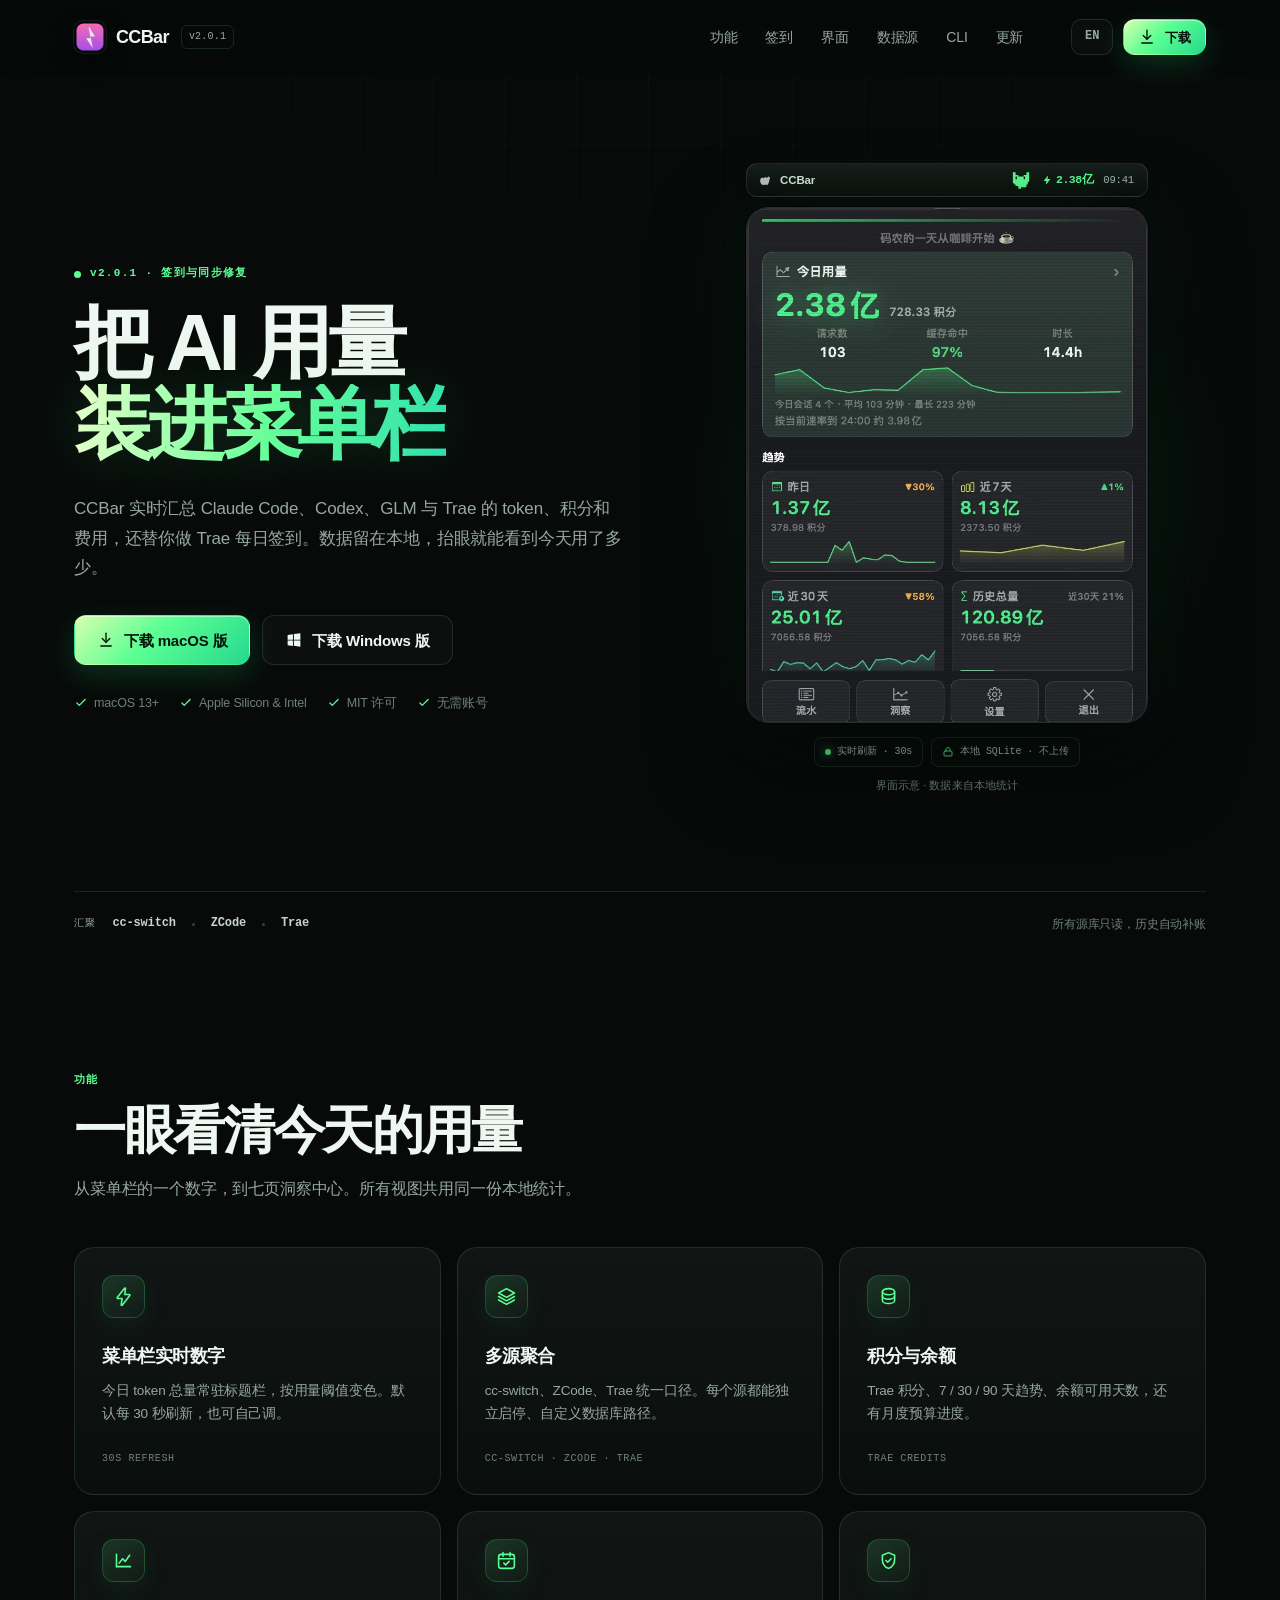
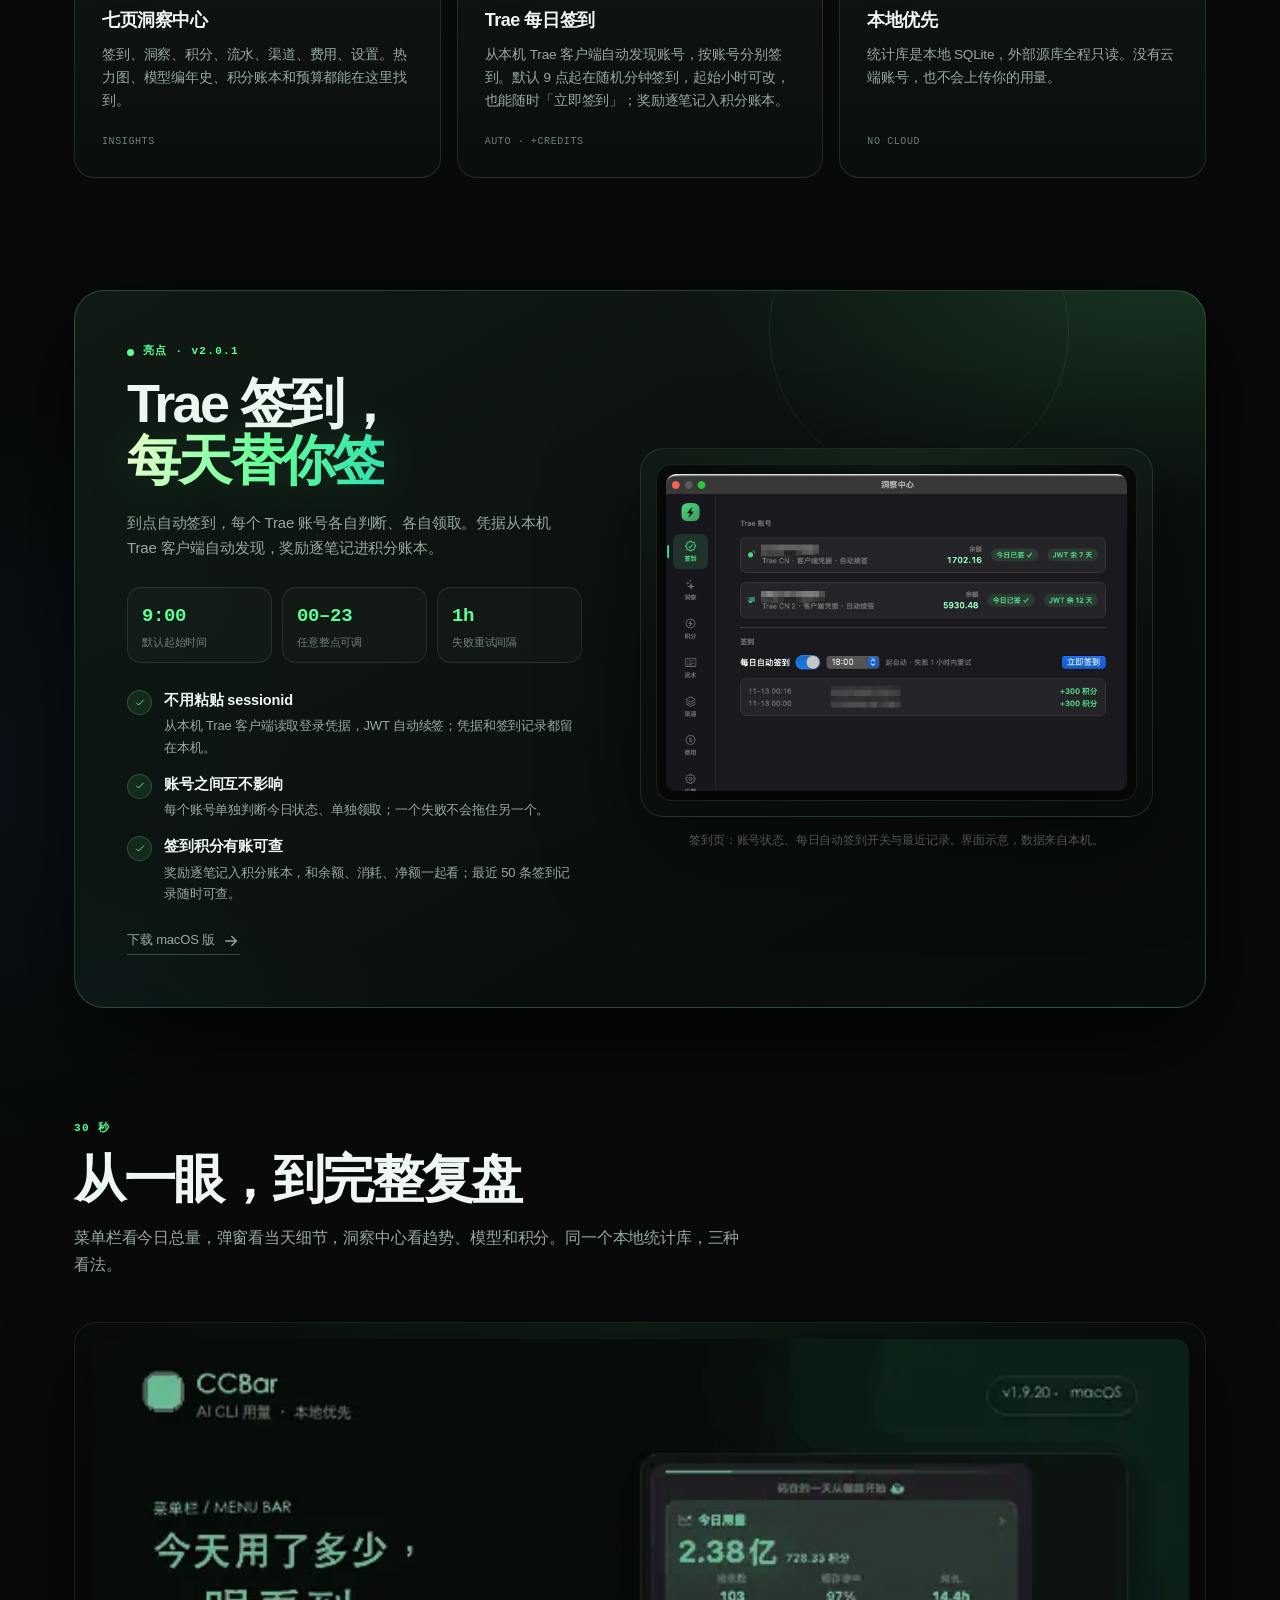
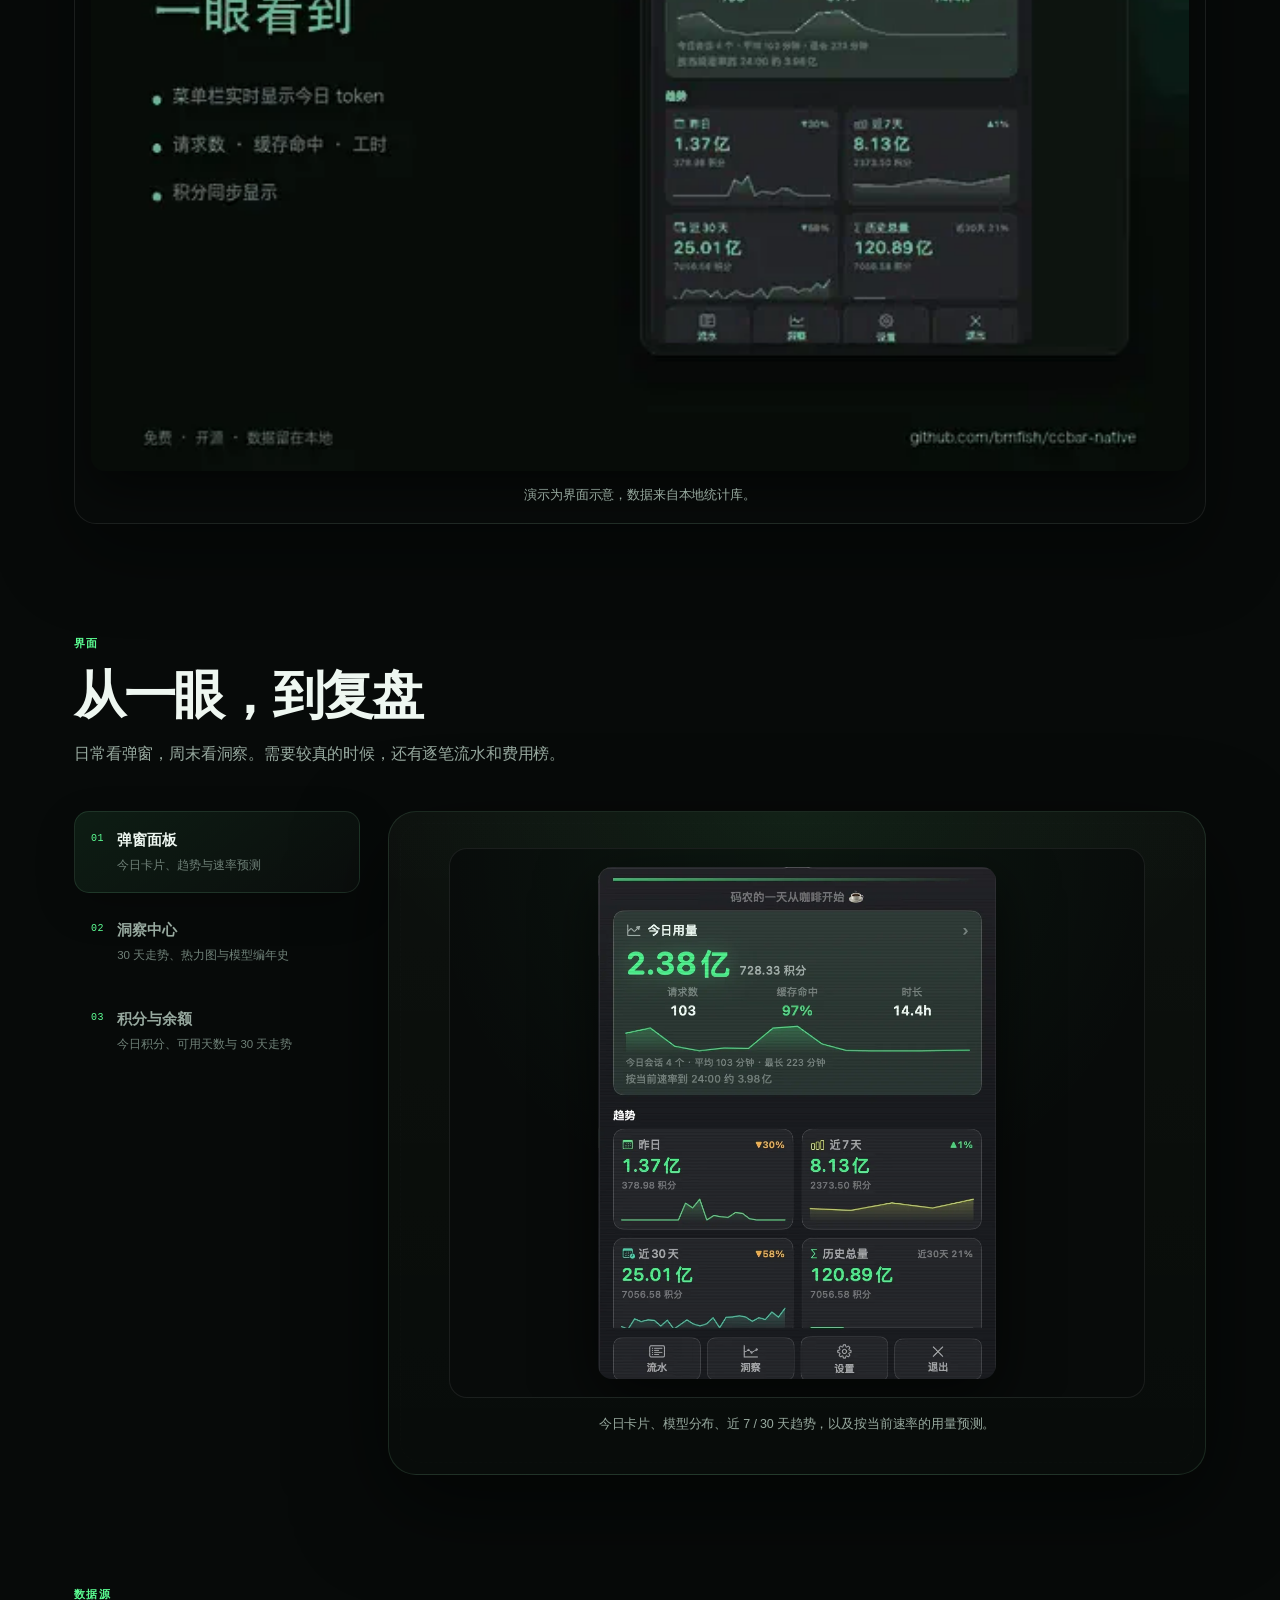
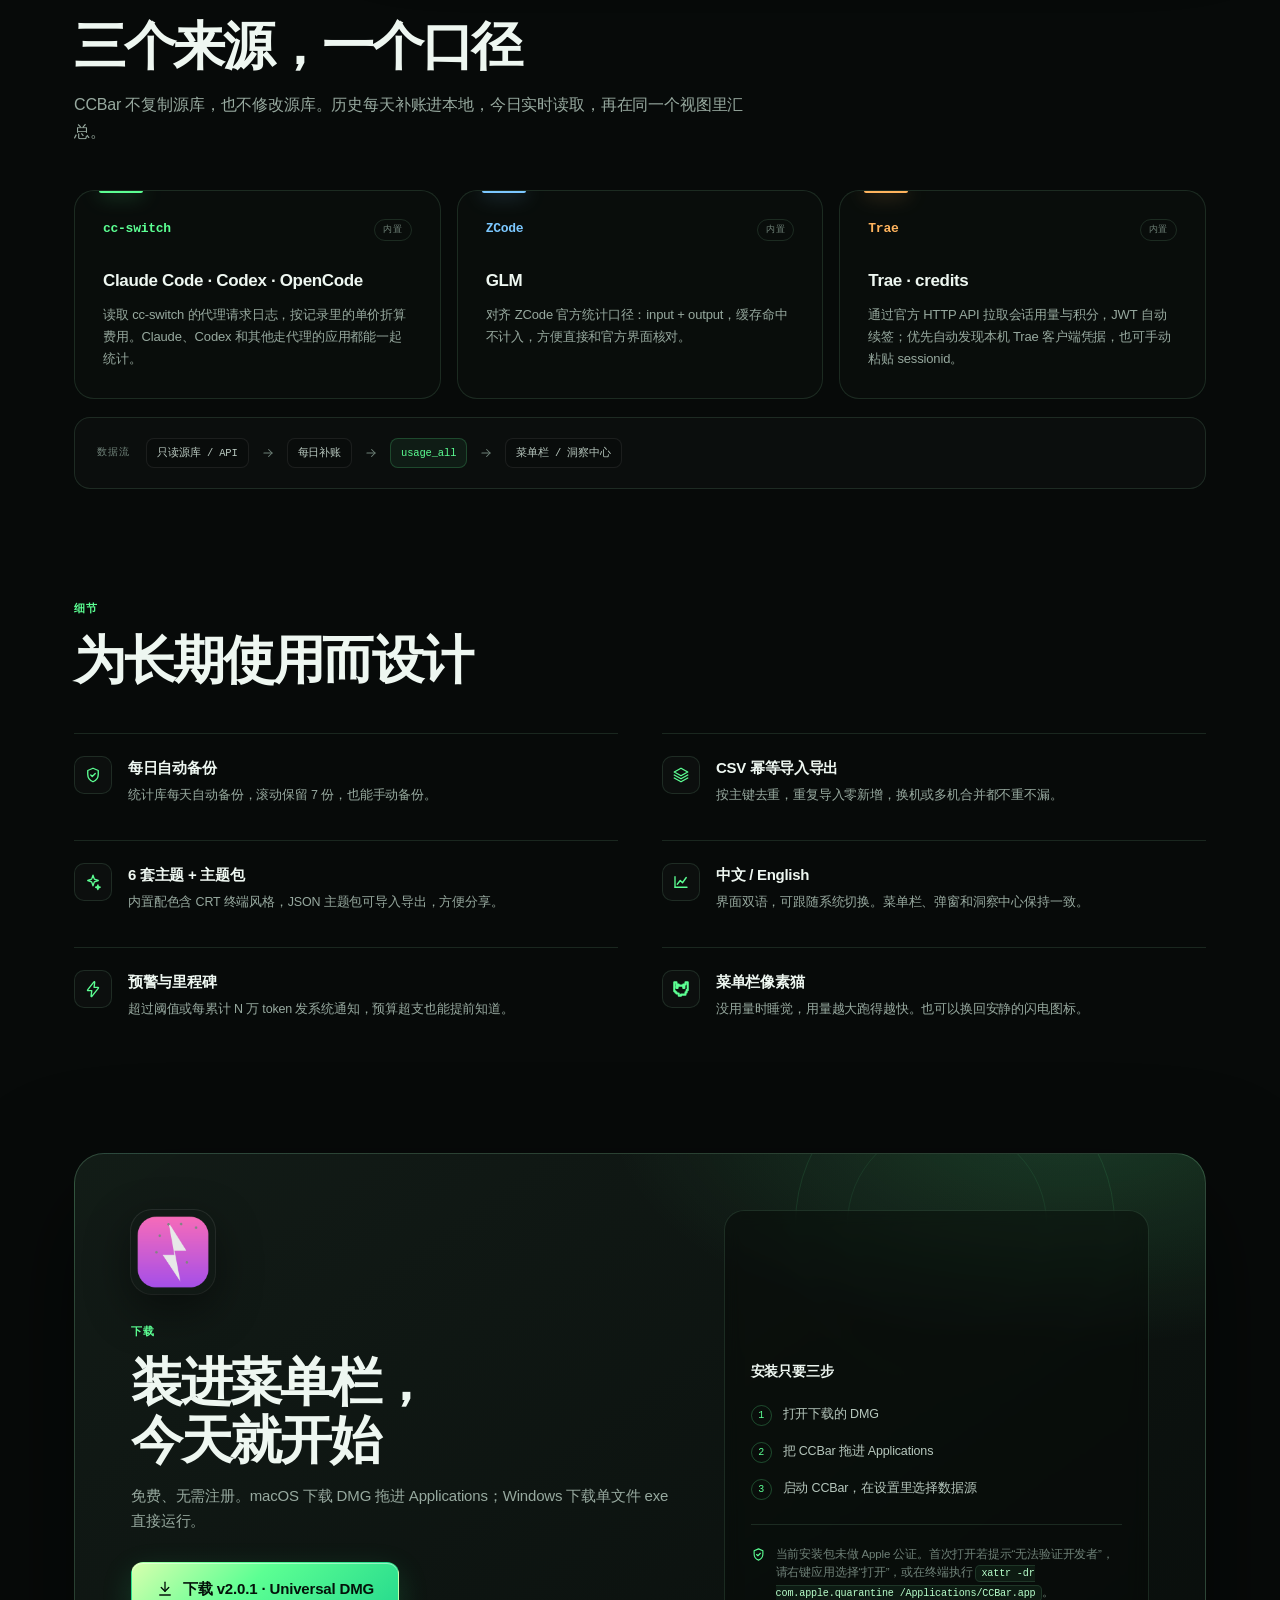
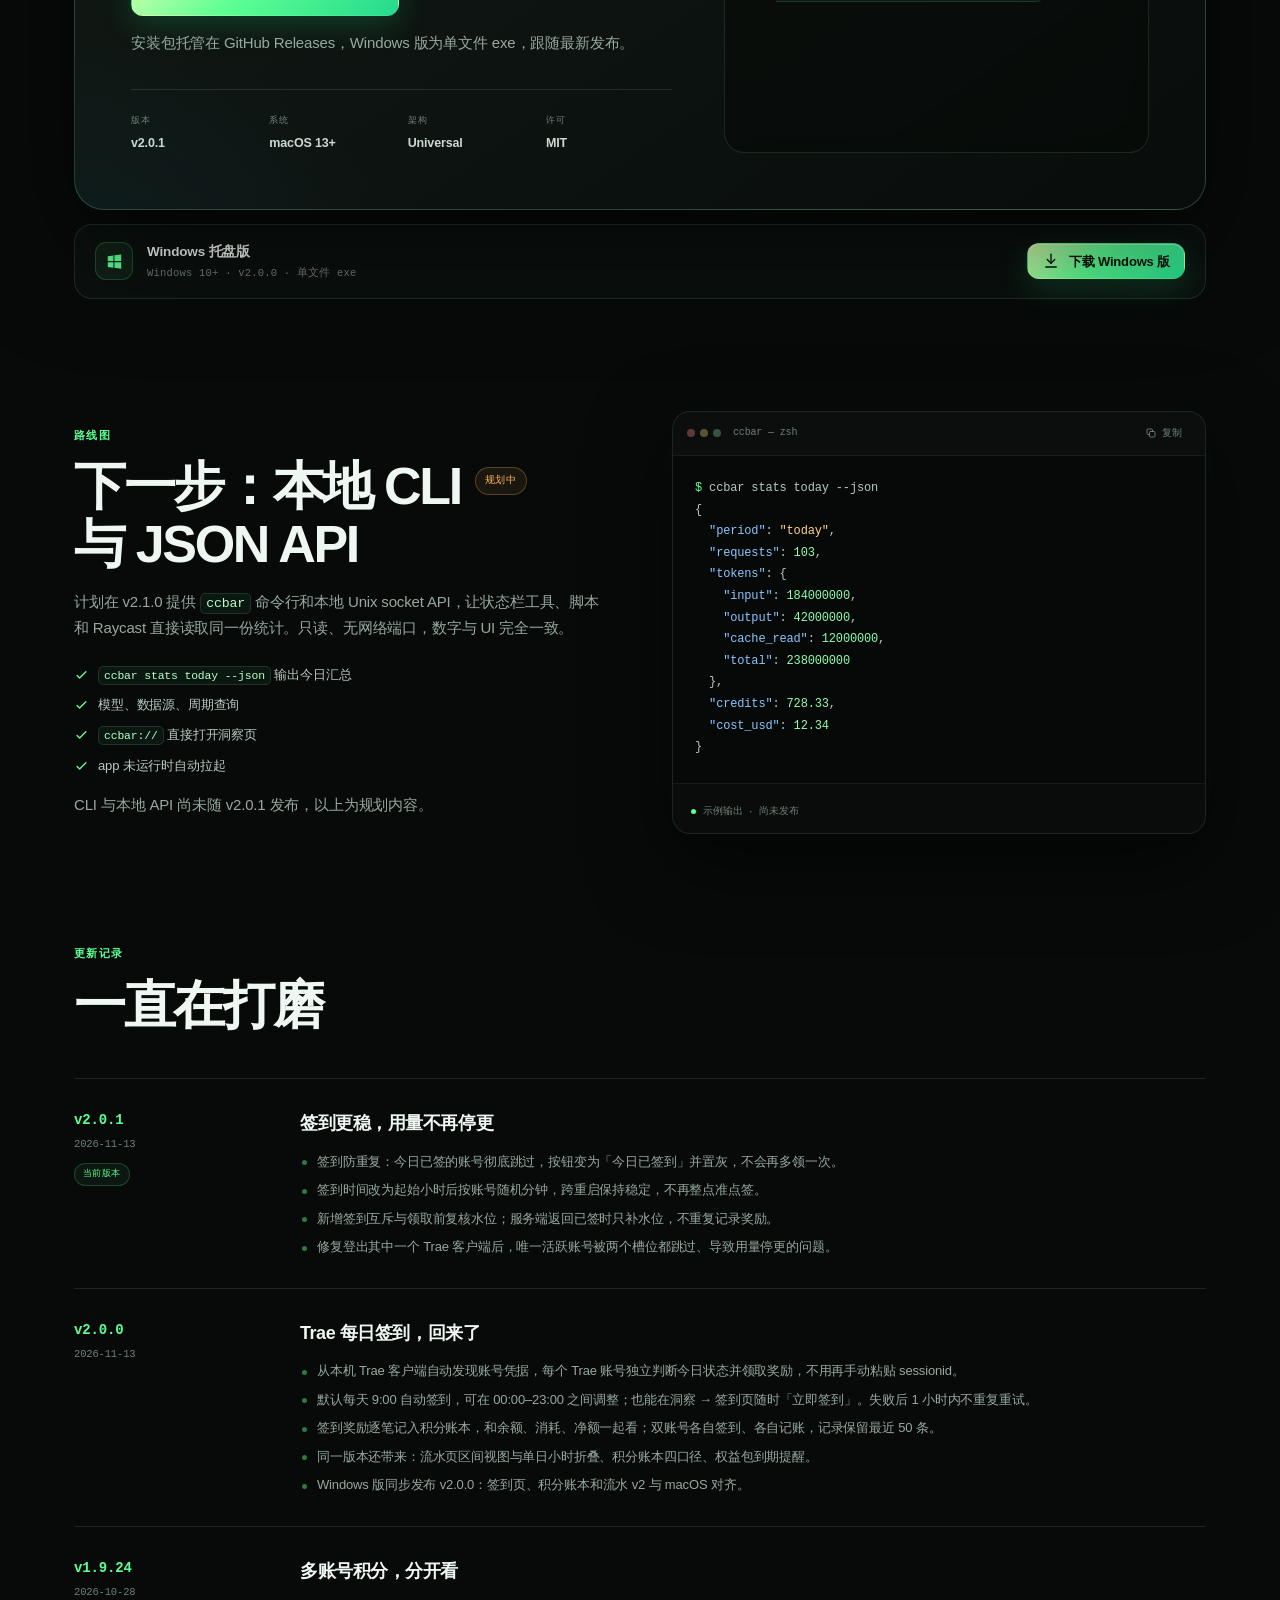
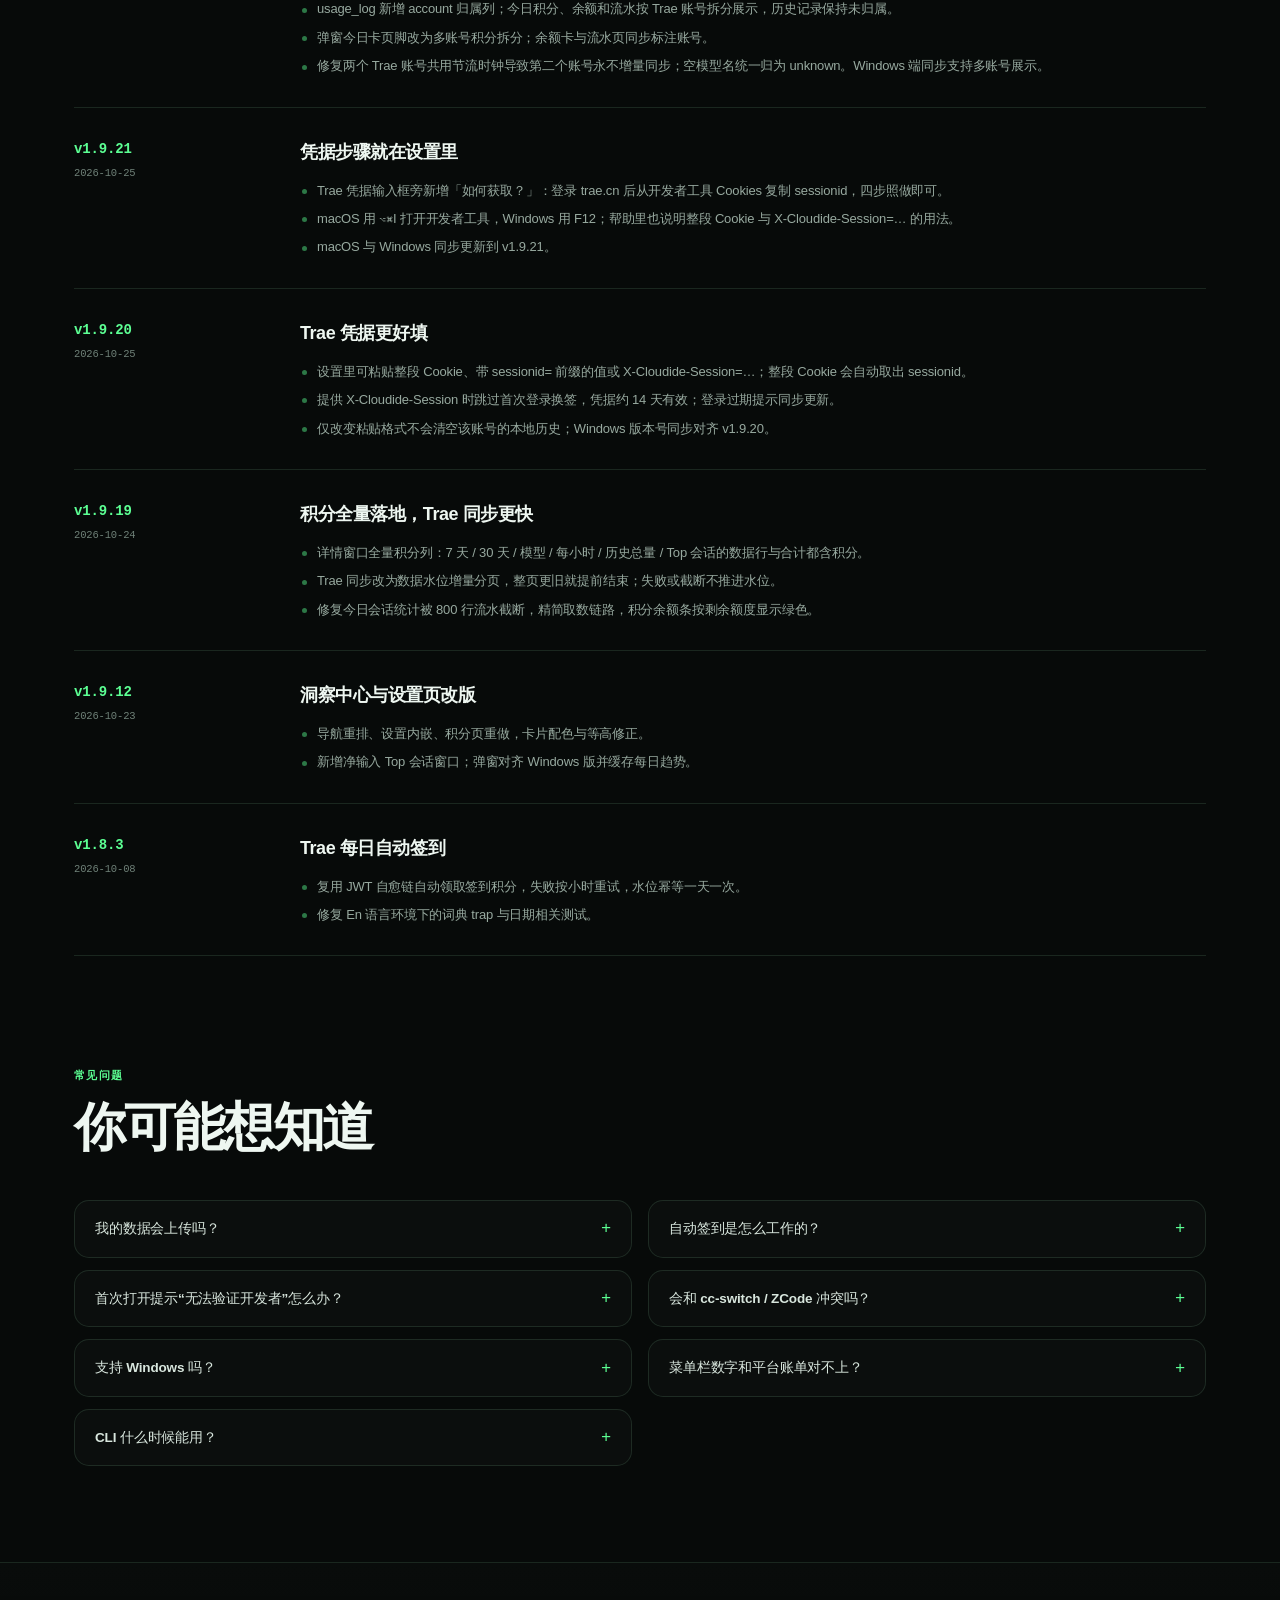
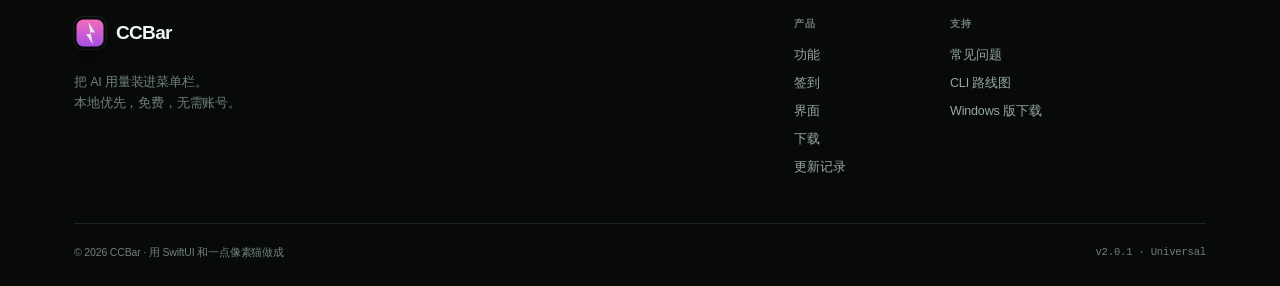
==== commit 841a3164: "feat(web): 官网更新到 v2.0.1 并突出 Trae 每日签到" ====
--- a/web/index.html
+++ b/web/index.html
@@ -4,14 +4,14 @@
   <meta charset="utf-8">
   <meta name="viewport" content="width=device-width, initial-scale=1">
   <title>CCBar — AI CLI 用量统计 · macOS 菜单栏 / Windows 托盘</title>
-  <meta name="description" content="CCBar 是本地优先的 AI CLI 用量统计工具：macOS 原生菜单栏、Windows 系统托盘，实时汇总 Claude Code、Codex、GLM 与 Trae 的 token、积分和费用。">
+  <meta name="description" content="CCBar 是本地优先的 AI CLI 用量统计工具：macOS 原生菜单栏、Windows 系统托盘，实时汇总 Claude Code、Codex、GLM 与 Trae 的 token、积分和费用，并支持 Trae 每日自动签到。">
   <meta name="theme-color" content="#070a09">
   <meta name="color-scheme" content="dark">
   <link rel="icon" type="image/png" sizes="32x32" href="assets/favicon-32.png">
   <link rel="apple-touch-icon" href="assets/apple-touch-icon.png">
   <meta property="og:type" content="website">
   <meta property="og:title" content="CCBar — AI CLI 用量统计 · macOS 菜单栏 / Windows 托盘">
-  <meta property="og:description" content="实时汇总 Claude Code、Codex、GLM 与 Trae 的 token、积分和费用，数据留在本地。macOS 与 Windows 双平台。">
+  <meta property="og:description" content="实时汇总 Claude Code、Codex、GLM 与 Trae 的 token、积分和费用，支持 Trae 每日自动签到，数据留在本地。macOS 与 Windows 双平台。">
   <meta property="og:image" content="https://ccbar-jjawpfzj0an.qoder.website/assets/insights-og.jpg">
   <meta property="og:locale" content="zh_CN">
   <meta name="twitter:card" content="summary_large_image">
@@ -24,9 +24,10 @@
     "name": "CCBar",
     "operatingSystem": "macOS 13+, Windows 10+",
     "applicationCategory": "DeveloperApplication",
-    "description": "Local-first usage tracker for AI CLIs on macOS and Windows, with multi-source aggregation.",
+    "description": "Local-first usage tracker for AI CLIs on macOS and Windows, with multi-source aggregation and daily Trae check-in.",
+    "softwareVersion": "2.0.1",
     "offers": { "@type": "Offer", "price": "0", "priceCurrency": "USD" },
-    "downloadUrl": "https://ccbar-jjawpfzj0an.qoder.website/assets/CCBar-1.9.21-universal.dmg"
+    "downloadUrl": "https://github.com/bmfish/ccbar-native/releases/download/v2.0.1/CCBar-2.0.1-universal.dmg"
   }
   </script>
 </head>
@@ -39,6 +40,7 @@
     <symbol id="i-chart" viewBox="0 0 24 24"><path d="M4 19V5"/><path d="M4 19h16"/><path d="m7 15 4-5 3 3 5-7"/></symbol>
     <symbol id="i-coins" viewBox="0 0 24 24"><ellipse cx="12" cy="6.5" rx="7" ry="3.5"/><path d="M5 6.5v5c0 1.9 3.1 3.5 7 3.5s7-1.6 7-3.5v-5"/><path d="M5 11.5v5c0 1.9 3.1 3.5 7 3.5s7-1.6 7-3.5v-5"/></symbol>
     <symbol id="i-share" viewBox="0 0 24 24"><path d="M12 15V3"/><path d="m8 7 4-4 4 4"/><path d="M5 12v7a2 2 0 0 0 2 2h10a2 2 0 0 0 2-2v-7"/></symbol>
+    <symbol id="i-checkin" viewBox="0 0 24 24"><rect x="3" y="5" width="18" height="16" rx="3"/><path d="M8 3v4"/><path d="M16 3v4"/><path d="M3 10h18"/><path d="m9 15 2 2 4-4"/></symbol>
     <symbol id="i-shield" viewBox="0 0 24 24"><path d="M12 3 5 6v5c0 4.6 2.9 8.3 7 10 4.1-1.7 7-5.4 7-10V6l-7-3Z"/><path d="m9 12 2 2 4-4"/></symbol>
     <symbol id="i-download" viewBox="0 0 24 24"><path d="M12 3v12"/><path d="m7 10 5 5 5-5"/><path d="M5 20h14"/></symbol>
     <symbol id="i-arrow" viewBox="0 0 24 24"><path d="M5 12h14"/><path d="m13 6 6 6-6 6"/></symbol>
@@ -56,11 +58,12 @@
       <a class="brand" href="#top" aria-label="CCBar 首页">
         <img src="assets/app-icon.png" width="32" height="32" alt="">
         <span>CCBar</span>
-        <span class="brand-version">v1.9.21</span>
+        <span class="brand-version">v2.0.1</span>
       </a>
 
       <nav class="main-nav" aria-label="主导航">
         <a href="#features"><span class="zh">功能</span><span class="en" lang="en">Features</span></a>
+        <a href="#checkin"><span class="zh">签到</span><span class="en" lang="en">Check-in</span></a>
         <a href="#screens"><span class="zh">界面</span><span class="en" lang="en">Screens</span></a>
         <a href="#sources"><span class="zh">数据源</span><span class="en" lang="en">Sources</span></a>
         <a href="#roadmap"><span class="zh">CLI</span><span class="en" lang="en">CLI</span></a>
@@ -86,8 +89,8 @@
         <div class="hero-copy">
           <div class="eyebrow">
             <span class="status-dot" aria-hidden="true"></span>
-            <span class="zh">v1.9.21 · macOS 菜单栏 / Windows 托盘</span>
-            <span class="en" lang="en">v1.9.21 · macOS menu bar / Windows tray</span>
+            <span class="zh">v2.0.1 · 签到与同步修复</span>
+            <span class="en" lang="en">v2.0.1 · Check-in and sync fixes</span>
           </div>
 
           <h1>
@@ -95,8 +98,8 @@
             <span class="en" lang="en">Your AI usage,<br><em>right in the menu bar</em></span>
           </h1>
 
-          <p class="hero-lead zh">CCBar 实时汇总 Claude Code、Codex、GLM 与 Trae 的 token、积分和费用。数据留在本地，抬眼就能看到今天用了多少。</p>
-          <p class="hero-lead en" lang="en">CCBar brings Claude Code, Codex, GLM and Trae usage together — tokens, credits and cost — in real time. Everything stays on your machine.</p>
+          <p class="hero-lead zh">CCBar 实时汇总 Claude Code、Codex、GLM 与 Trae 的 token、积分和费用，还替你做 Trae 每日签到。数据留在本地，抬眼就能看到今天用了多少。</p>
+          <p class="hero-lead en" lang="en">CCBar brings Claude Code, Codex, GLM and Trae usage together — tokens, credits and cost — and checks in to Trae for you each day. Everything stays on your machine.</p>
 
           <div class="hero-actions">
             <a class="btn btn-primary btn-large" href="#download">
@@ -209,17 +212,17 @@
         <article class="feature-card">
           <div class="icon-tile"><svg class="icon" aria-hidden="true"><use href="#i-chart"/></svg></div>
           <h3><span class="zh">七页洞察中心</span><span class="en" lang="en">Seven-page insights</span></h3>
-          <p class="zh">用量、积分、流水、渠道、费用、分享、设置。热力图、模型编年史和预算都能在这里找到。</p>
-          <p class="en" lang="en">Usage, credits, timeline, channels, cost, share and settings — with heatmaps, a model chronicle and budgets.</p>
+          <p class="zh">签到、洞察、积分、流水、渠道、费用、设置。热力图、模型编年史、积分账本和预算都能在这里找到。</p>
+          <p class="en" lang="en">Check-in, insights, credits, timeline, channels, cost and settings — with heatmaps, a model chronicle, a credits ledger and budgets.</p>
           <span class="card-tag">Insights</span>
         </article>
 
         <article class="feature-card">
-          <div class="icon-tile"><svg class="icon" aria-hidden="true"><use href="#i-share"/></svg></div>
-          <h3><span class="zh">周报与战报卡</span><span class="en" lang="en">Shareable reports</span></h3>
-          <p class="zh">实时预览带二维码的分享卡，保存或复制一键完成。周报和今日战报都能发。</p>
-          <p class="en" lang="en">Preview share cards with a QR code, then save or copy in one click. Weekly and daily battle reports included.</p>
-          <span class="card-tag">PNG · QR</span>
+          <div class="icon-tile"><svg class="icon" aria-hidden="true"><use href="#i-checkin"/></svg></div>
+          <h3><span class="zh">Trae 每日签到</span><span class="en" lang="en">Daily Trae check-in</span></h3>
+          <p class="zh">从本机 Trae 客户端自动发现账号，按账号分别签到。默认 9 点起在随机分钟签到，起始小时可改，也能随时「立即签到」；奖励逐笔记入积分账本。</p>
+          <p class="en" lang="en">Finds your Trae accounts automatically and checks each one in daily — from 9:00 by default at a random minute, with a configurable start hour, or on demand. Every reward lands in the credits ledger.</p>
+          <span class="card-tag">Auto · +credits</span>
         </article>
 
         <article class="feature-card">
@@ -229,6 +232,88 @@
           <p class="en" lang="en">A local SQLite store, source databases opened read-only. No cloud account and no usage upload.</p>
           <span class="card-tag">No cloud</span>
         </article>
+      </div>
+    </section>
+
+    <section class="section container" id="checkin">
+      <div class="checkin-grid">
+        <div class="checkin-copy">
+          <div class="eyebrow">
+            <span class="status-dot" aria-hidden="true"></span>
+            <span class="zh">亮点 · v2.0.1</span>
+            <span class="en" lang="en">HIGHLIGHT · v2.0.1</span>
+          </div>
+
+          <h2>
+            <span class="zh">Trae 签到，<br><em>每天替你签</em></span>
+            <span class="en" lang="en">Trae check-in,<br><em>handled daily</em></span>
+          </h2>
+
+          <p class="checkin-lead zh">到点自动签到，每个 Trae 账号各自判断、各自领取。凭据从本机 Trae 客户端自动发现，奖励逐笔记进积分账本。</p>
+          <p class="checkin-lead en" lang="en">Checks each Trae account at the scheduled hour, claims its reward, and records every credit in the ledger — with credentials discovered from the local Trae client.</p>
+
+          <div class="checkin-stats">
+            <div class="checkin-stat">
+              <strong>9:00</strong>
+              <span class="zh">默认起始时间</span><span class="en" lang="en">Default start hour</span>
+            </div>
+            <div class="checkin-stat">
+              <strong>00–23</strong>
+              <span class="zh">任意整点可调</span><span class="en" lang="en">Any hour</span>
+            </div>
+            <div class="checkin-stat">
+              <strong>1h</strong>
+              <span class="zh">失败重试间隔</span><span class="en" lang="en">Retry backoff</span>
+            </div>
+          </div>
+
+          <ul class="checkin-points">
+            <li>
+              <span class="checkin-dot" aria-hidden="true"><svg class="icon"><use href="#i-check"/></svg></span>
+              <div class="checkin-point-body">
+                <strong><span class="zh">不用粘贴 sessionid</span><span class="en" lang="en">No sessionid paste</span></strong>
+                <span class="zh">从本机 Trae 客户端读取登录凭据，JWT 自动续签；凭据和签到记录都留在本机。</span>
+                <span class="en" lang="en">CCBar reads the local Trae client's credentials, renews the JWT, and keeps both credentials and records on your Mac.</span>
+              </div>
+            </li>
+            <li>
+              <span class="checkin-dot" aria-hidden="true"><svg class="icon"><use href="#i-check"/></svg></span>
+              <div class="checkin-point-body">
+                <strong><span class="zh">账号之间互不影响</span><span class="en" lang="en">Accounts stay independent</span></strong>
+                <span class="zh">每个账号单独判断今日状态、单独领取；一个失败不会拖住另一个。</span>
+                <span class="en" lang="en">Each account is checked and claimed on its own, so one failure never blocks the other.</span>
+              </div>
+            </li>
+            <li>
+              <span class="checkin-dot" aria-hidden="true"><svg class="icon"><use href="#i-check"/></svg></span>
+              <div class="checkin-point-body">
+                <strong><span class="zh">签到积分有账可查</span><span class="en" lang="en">Rewards, in the ledger</span></strong>
+                <span class="zh">奖励逐笔记入积分账本，和余额、消耗、净额一起看；最近 50 条签到记录随时可查。</span>
+                <span class="en" lang="en">Every reward is recorded next to balance, spend and net credits; the latest 50 check-ins stay available.</span>
+              </div>
+            </li>
+          </ul>
+
+          <a class="text-link" href="#download">
+            <span class="zh">下载 macOS 版</span><span class="en" lang="en">Download for macOS</span>
+            <svg class="icon" aria-hidden="true"><use href="#i-arrow"/></svg>
+          </a>
+        </div>
+
+        <figure class="checkin-shot">
+          <div class="shot-stage">
+            <div class="shot-frame checkin-frame">
+              <img src="assets/trae-checkin.webp" width="1428" height="980" loading="lazy"
+                   data-alt-zh="CCBar 签到页：Trae 账号今日已签、自动签到开关与积分记录"
+                   data-alt-en="CCBar check-in page with Trae account status, the daily switch and credit records"
+                   alt="CCBar 签到页：Trae 账号今日已签、自动签到开关与积分记录">
+            </div>
+          </div>
+          <figcaption>
+            <span class="zh">签到页：账号状态、每日自动签到开关与最近记录。界面示意，数据来自本机。</span>
+            <span class="en" lang="en">Check-in page: account status, the daily switch and recent records. Interface preview from a local store.</span>
+          </figcaption>
+        </figure>
       </div>
     </section>
 
@@ -365,8 +450,8 @@
             <span class="source-badge"><span class="zh">内置</span><span class="en" lang="en">Built in</span></span>
           </div>
           <h3>Trae · credits</h3>
-          <p class="zh">通过官方 HTTP API 拉取会话用量与积分，JWT 自动续签；设置里点「如何获取？」就有 sessionid 的四步取法。</p>
-          <p class="en" lang="en">Pulls usage and credits through the official HTTP API with automatic JWT renewal; the in-app “How to get it?” walks you through copying sessionid.</p>
+          <p class="zh">通过官方 HTTP API 拉取会话用量与积分，JWT 自动续签；优先自动发现本机 Trae 客户端凭据，也可手动粘贴 sessionid。</p>
+          <p class="en" lang="en">Pulls usage and credits through the official HTTP API with automatic JWT renewal, discovering credentials from the local Trae client first — manual sessionid still works.</p>
         </article>
       </div>
 
@@ -450,15 +535,19 @@
           <p class="en" lang="en">Free and no sign-up. On macOS, drag the DMG into Applications; on Windows, just run the single executable.</p>
 
           <div class="download-actions">
-            <a class="btn btn-primary btn-xl" href="assets/CCBar-1.9.21-universal.dmg">
+            <a class="btn btn-primary btn-xl" href="https://github.com/bmfish/ccbar-native/releases/download/v2.0.1/CCBar-2.0.1-universal.dmg">
               <svg class="icon" aria-hidden="true"><use href="#i-download"/></svg>
-              <span class="zh">下载 v1.9.21 · Universal DMG</span>
-              <span class="en" lang="en">Download v1.9.21 · Universal DMG</span>
+              <span class="zh">下载 v2.0.1 · Universal DMG</span>
+              <span class="en" lang="en">Download v2.0.1 · Universal DMG</span>
             </a>
           </div>
+          <p class="download-note">
+            <span class="zh">安装包托管在 GitHub Releases，Windows 版为单文件 exe，跟随最新发布。</span>
+            <span class="en" lang="en">Installers live on GitHub Releases; the Windows build is a single exe tracking the latest release.</span>
+          </p>
 
           <div class="download-specs">
-            <div><span class="spec-label"><span class="zh">版本</span><span class="en" lang="en">Version</span></span><strong>v1.9.21</strong></div>
+            <div><span class="spec-label"><span class="zh">版本</span><span class="en" lang="en">Version</span></span><strong>v2.0.1</strong></div>
             <div><span class="spec-label"><span class="zh">系统</span><span class="en" lang="en">System</span></span><strong>macOS 13+</strong></div>
             <div><span class="spec-label"><span class="zh">架构</span><span class="en" lang="en">Architecture</span></span><strong>Universal</strong></div>
             <div><span class="spec-label"><span class="zh">许可</span><span class="en" lang="en">License</span></span><strong>MIT</strong></div>
@@ -487,7 +576,7 @@
           </span>
           <div>
             <strong><span class="zh">Windows 托盘版</span><span class="en" lang="en">Windows tray build</span></strong>
-            <span class="windows-strip-meta">Windows 10+ · <span class="zh">单文件 exe</span><span class="en" lang="en">single exe</span></span>
+            <span class="windows-strip-meta">Windows 10+ · v2.0.0 · <span class="zh">单文件 exe</span><span class="en" lang="en">single exe</span></span>
           </div>
         </div>
         <div class="windows-actions">
@@ -507,8 +596,8 @@
             <h2><span class="zh">下一步：本地 CLI<br>与 JSON API</span><span class="en" lang="en">Next: a local CLI<br>and JSON API</span></h2>
             <span class="status-pill"><span class="zh">规划中</span><span class="en" lang="en">Planned</span></span>
           </div>
-          <p class="zh">计划在 v1.10.0 提供 <code>ccbar</code> 命令行和本地 Unix socket API，让状态栏工具、脚本和 Raycast 直接读取同一份统计。只读、无网络端口，数字与 UI 完全一致。</p>
-          <p class="en" lang="en">Planned for v1.10.0: a <code>ccbar</code> CLI and a local Unix socket API, so status bars, scripts and Raycast can read the same numbers as the app. Read-only, no network port, no second accounting layer.</p>
+          <p class="zh">计划在 v2.1.0 提供 <code>ccbar</code> 命令行和本地 Unix socket API，让状态栏工具、脚本和 Raycast 直接读取同一份统计。只读、无网络端口，数字与 UI 完全一致。</p>
+          <p class="en" lang="en">Planned for v2.1.0: a <code>ccbar</code> CLI and a local Unix socket API, so status bars, scripts and Raycast can read the same numbers as the app. Read-only, no network port, no second accounting layer.</p>
 
           <ul class="roadmap-list">
             <li><svg class="icon" aria-hidden="true"><use href="#i-check"/></svg><span class="zh"><code>ccbar stats today --json</code> 输出今日汇总</span><span class="en" lang="en"><code>ccbar stats today --json</code> for today's totals</span></li>
@@ -516,7 +605,7 @@
             <li><svg class="icon" aria-hidden="true"><use href="#i-check"/></svg><span class="zh"><code>ccbar://</code> 直接打开洞察页</span><span class="en" lang="en"><code>ccbar://</code> links to open insights pages</span></li>
             <li><svg class="icon" aria-hidden="true"><use href="#i-check"/></svg><span class="zh">app 未运行时自动拉起</span><span class="en" lang="en">Auto-launch when the app is not running</span></li>
           </ul>
-          <p class="note-small"><span class="zh">CLI 与本地 API 尚未随 v1.9.21 发布，以上为规划内容。</span><span class="en" lang="en">The CLI and local API are not part of v1.9.21 yet; the items above are planned.</span></p>
+          <p class="note-small"><span class="zh">CLI 与本地 API 尚未随 v2.0.1 发布，以上为规划内容。</span><span class="en" lang="en">The CLI and local API are not part of v2.0.1 yet; the items above are planned.</span></p>
         </div>
 
         <div class="code-window" aria-label="CLI 输出示例">
@@ -558,9 +647,57 @@
       <div class="release-list">
         <article class="release">
           <div class="release-meta">
+            <span class="release-version">v2.0.1</span>
+            <span class="release-date">2026-11-13</span>
+            <span class="release-current"><span class="zh">当前版本</span><span class="en" lang="en">Current</span></span>
+          </div>
+          <div class="release-body">
+            <h3><span class="zh">签到更稳，用量不再停更</span><span class="en" lang="en">Steadier check-in, no stalled usage</span></h3>
+            <ul>
+              <li><span class="zh">签到防重复：今日已签的账号彻底跳过，按钮变为「今日已签到」并置灰，不会再多领一次。</span><span class="en" lang="en">No repeat check-ins: accounts already checked in today are skipped entirely, and the button reads Checked in today and stays disabled.</span></li>
+              <li><span class="zh">签到时间改为起始小时后按账号随机分钟，跨重启保持稳定，不再整点准点签。</span><span class="en" lang="en">Check-in now fires at a stable per-account random minute after the start hour, instead of exactly on the hour, across restarts.</span></li>
+              <li><span class="zh">新增签到互斥与领取前复核水位；服务端返回已签时只补水位，不重复记录奖励。</span><span class="en" lang="en">A new check-in mutex and a pre-claim watermark re-check mean an already-claimed response only advances the watermark, never double-recording the reward.</span></li>
+              <li><span class="zh">修复登出其中一个 Trae 客户端后，唯一活跃账号被两个槽位都跳过、导致用量停更的问题。</span><span class="en" lang="en">Fixes usage stalling after signing out of one Trae client, when both account slots skipped the only remaining active account.</span></li>
+            </ul>
+          </div>
+        </article>
+
+        <article class="release">
+          <div class="release-meta">
+            <span class="release-version">v2.0.0</span>
+            <span class="release-date">2026-11-13</span>
+          </div>
+          <div class="release-body">
+            <h3><span class="zh">Trae 每日签到，回来了</span><span class="en" lang="en">Trae daily check-in is back</span></h3>
+            <ul>
+              <li><span class="zh">从本机 Trae 客户端自动发现账号凭据，每个 Trae 账号独立判断今日状态并领取奖励，不用再手动粘贴 sessionid。</span><span class="en" lang="en">Discovers account credentials from the local Trae client, then checks each Trae account independently and claims its reward — no manual sessionid required.</span></li>
+              <li><span class="zh">默认每天 9:00 自动签到，可在 00:00–23:00 之间调整；也能在洞察 → 签到页随时「立即签到」。失败后 1 小时内不重复重试。</span><span class="en" lang="en">Runs at 9:00 by default, adjustable to any hour from 00:00 to 23:00, and you can hit Check in now under Insights → Check-in at any time. A failed attempt waits an hour before retrying.</span></li>
+              <li><span class="zh">签到奖励逐笔记入积分账本，和余额、消耗、净额一起看；双账号各自签到、各自记账，记录保留最近 50 条。</span><span class="en" lang="en">Rewards land in the credits ledger next to balance, spend and net credits. Two Trae accounts check in and keep records separately, with the latest 50 entries kept.</span></li>
+              <li><span class="zh">同一版本还带来：流水页区间视图与单日小时折叠、积分账本四口径、权益包到期提醒。</span><span class="en" lang="en">Also in this release: date ranges and single-day hourly folding in the timeline, four-way credits accounting and expiry reminders for credit packs.</span></li>
+              <li><span class="zh">Windows 版同步发布 v2.0.0：签到页、积分账本和流水 v2 与 macOS 对齐。</span><span class="en" lang="en">The Windows build reaches v2.0.0 in step, with the check-in page, credits ledger and timeline v2 matching macOS.</span></li>
+            </ul>
+          </div>
+        </article>
+
+        <article class="release">
+          <div class="release-meta">
+            <span class="release-version">v1.9.24</span>
+            <span class="release-date">2026-10-28</span>
+          </div>
+          <div class="release-body">
+            <h3><span class="zh">多账号积分，分开看</span><span class="en" lang="en">Credits, per account</span></h3>
+            <ul>
+              <li><span class="zh">usage_log 新增 account 归属列；今日积分、余额和流水按 Trae 账号拆分展示，历史记录保持未归属。</span><span class="en" lang="en">A new account column in usage_log splits today's credits, balances and timeline by Trae account; older rows stay unassigned.</span></li>
+              <li><span class="zh">弹窗今日卡页脚改为多账号积分拆分；余额卡与流水页同步标注账号。</span><span class="en" lang="en">The popover footer now breaks credits down per account, and the balance card and timeline label each account.</span></li>
+              <li><span class="zh">修复两个 Trae 账号共用节流时钟导致第二个账号永不增量同步；空模型名统一归为 unknown。Windows 端同步支持多账号展示。</span><span class="en" lang="en">Fixes the shared sync throttle that kept the second Trae account from incrementally syncing, normalizes empty model names to unknown, and brings the same multi-account view to Windows.</span></li>
+            </ul>
+          </div>
+        </article>
+
+        <article class="release">
+          <div class="release-meta">
             <span class="release-version">v1.9.21</span>
             <span class="release-date">2026-10-25</span>
-            <span class="release-current"><span class="zh">当前版本</span><span class="en" lang="en">Current</span></span>
           </div>
           <div class="release-body">
             <h3><span class="zh">凭据步骤就在设置里</span><span class="en" lang="en">Credential steps, right in Settings</span></h3>
@@ -646,6 +783,12 @@
         </details>
 
         <details>
+          <summary><span class="zh">自动签到是怎么工作的？</span><span class="en" lang="en">How does auto check-in work?</span></summary>
+          <p class="zh">本机需要装有 Trae 客户端并保持登录。CCBar 读取客户端已有的登录凭据，在本地调用官方签到接口；凭据和签到记录都只存在本机。凭据过期时，重新登录一次 Trae 客户端即可。</p>
+          <p class="en" lang="en">Trae must be installed and signed in on the same Mac. CCBar reads the client's existing credentials and calls the official check-in endpoint locally; credentials and check-in records stay on your machine. If they expire, just sign in to Trae again.</p>
+        </details>
+
+        <details>
           <summary><span class="zh">首次打开提示“无法验证开发者”怎么办？</span><span class="en" lang="en">macOS says it cannot verify the developer. What now?</span></summary>
           <p class="zh">当前构建使用 ad-hoc 签名，尚未做 Apple 公证。右键点击 CCBar 选择“打开”，或到“系统设置 → 隐私与安全性”里允许本次打开。之后可正常启动。</p>
           <p class="en" lang="en">The current build is ad-hoc signed and not notarized yet. Right-click CCBar and choose Open, or allow it once in System Settings → Privacy &amp; Security. Subsequent launches work normally.</p>
@@ -671,8 +814,8 @@
 
         <details>
           <summary><span class="zh">CLI 什么时候能用？</span><span class="en" lang="en">When will the CLI be available?</span></summary>
-          <p class="zh">本地 CLI 与 JSON API 已进入 v1.10.0 规划，设计目标是只读、无端口、与 UI 同口径。发布后会更新本页。</p>
-          <p class="en" lang="en">The local CLI and JSON API are planned for v1.10.0 — read-only, no network port and the same numbers as the UI. This page will be updated when it ships.</p>
+          <p class="zh">本地 CLI 与 JSON API 已进入 v2.1.0 规划，设计目标是只读、无端口、与 UI 同口径。发布后会更新本页。</p>
+          <p class="en" lang="en">The local CLI and JSON API are planned for v2.1.0 — read-only, no network port and the same numbers as the UI. This page will be updated when it ships.</p>
         </details>
       </div>
     </section>
@@ -694,6 +837,7 @@
           <div>
             <h4><span class="zh">产品</span><span class="en" lang="en">Product</span></h4>
             <a href="#features"><span class="zh">功能</span><span class="en" lang="en">Features</span></a>
+            <a href="#checkin"><span class="zh">签到</span><span class="en" lang="en">Check-in</span></a>
             <a href="#screens"><span class="zh">界面</span><span class="en" lang="en">Screens</span></a>
             <a href="#download"><span class="zh">下载</span><span class="en" lang="en">Download</span></a>
             <a href="#changelog"><span class="zh">更新记录</span><span class="en" lang="en">Changelog</span></a>
@@ -709,7 +853,7 @@
 
       <div class="footer-bottom">
         <span>© <span id="year">2026</span> CCBar · <span class="zh">用 SwiftUI 和一点像素猫做成</span><span class="en" lang="en">Made with SwiftUI and a pixel cat</span></span>
-        <span class="footer-version">v1.9.21 · Universal</span>
+        <span class="footer-version">v2.0.1 · Universal</span>
       </div>
     </div>
   </footer>
--- a/web/styles.css
+++ b/web/styles.css
@@ -811,6 +811,186 @@
   text-transform: uppercase;
 }
 
+/* Check-in highlight */
+
+.checkin-grid {
+  position: relative;
+  display: grid;
+  grid-template-columns: minmax(0, 0.94fr) minmax(0, 1.06fr);
+  align-items: center;
+  gap: clamp(30px, 4.5vw, 60px);
+  padding: clamp(28px, 4.2vw, 52px);
+  overflow: hidden;
+  border: 1px solid rgba(167, 255, 196, 0.2);
+  border-radius: 30px;
+  background:
+    radial-gradient(720px 380px at 96% -4%, rgba(92, 255, 147, 0.14), transparent 64%),
+    radial-gradient(520px 360px at 0% 108%, rgba(36, 181, 255, 0.05), transparent 64%),
+    linear-gradient(150deg, rgba(18, 28, 23, 0.9), rgba(8, 12, 10, 0.95));
+  box-shadow: var(--shadow);
+}
+
+.checkin-grid::before {
+  content: "";
+  position: absolute;
+  top: -110px;
+  right: 12%;
+  width: 300px;
+  height: 300px;
+  border: 1px solid rgba(92, 255, 147, 0.09);
+  border-radius: 50%;
+  pointer-events: none;
+}
+
+.checkin-copy {
+  position: relative;
+  z-index: 1;
+}
+
+.checkin-copy h2 {
+  margin-top: 14px;
+  font-size: clamp(34px, 4.6vw, 54px);
+  font-weight: 720;
+  line-height: 1.06;
+  letter-spacing: -0.05em;
+}
+
+.checkin-copy h2 em {
+  display: inline-block;
+  padding-bottom: 0.04em;
+  background: linear-gradient(98deg, #e4ffc9 4%, #6bff9b 52%, #2ee0b0 100%);
+  -webkit-background-clip: text;
+  background-clip: text;
+  color: transparent;
+  font-style: normal;
+  text-shadow: 0 0 60px rgba(92, 255, 147, 0.18);
+}
+
+.checkin-lead {
+  max-width: 520px;
+  margin-top: 18px;
+  color: var(--muted);
+  font-size: 15px;
+  line-height: 1.72;
+}
+
+.checkin-stats {
+  display: grid;
+  grid-template-columns: repeat(3, minmax(0, 1fr));
+  gap: 10px;
+  max-width: 460px;
+  margin-top: 26px;
+}
+
+.checkin-stat {
+  padding: 13px 14px 12px;
+  border: 1px solid var(--border);
+  border-radius: 14px;
+  background: rgba(255, 255, 255, 0.024);
+}
+
+.checkin-stat strong {
+  display: block;
+  color: var(--green);
+  font-family: var(--mono);
+  font-size: 19px;
+  font-weight: 640;
+  letter-spacing: -0.02em;
+  font-variant-numeric: tabular-nums;
+}
+
+.checkin-stat span {
+  display: block;
+  margin-top: 3px;
+  color: var(--muted-2);
+  font-size: 11px;
+  line-height: 1.4;
+}
+
+.checkin-points {
+  display: grid;
+  gap: 15px;
+  margin-top: 26px;
+  list-style: none;
+}
+
+.checkin-points li {
+  display: flex;
+  gap: 12px;
+}
+
+.checkin-dot {
+  display: grid;
+  place-items: center;
+  width: 25px;
+  height: 25px;
+  flex: none;
+  margin-top: 1px;
+  border: 1px solid rgba(92, 255, 147, 0.22);
+  border-radius: 50%;
+  background: rgba(92, 255, 147, 0.09);
+  color: var(--green);
+}
+
+.checkin-dot .icon {
+  width: 12px;
+  height: 12px;
+}
+
+.checkin-point-body {
+  display: grid;
+  gap: 3px;
+}
+
+.checkin-point-body strong {
+  font-size: 14.5px;
+  font-weight: 650;
+  letter-spacing: -0.01em;
+}
+
+.checkin-point-body > span {
+  color: var(--muted);
+  font-size: 13px;
+  line-height: 1.64;
+}
+
+.checkin-copy .text-link {
+  margin-top: 26px;
+}
+
+.checkin-shot {
+  position: relative;
+  z-index: 1;
+  min-width: 0;
+  margin: 0;
+}
+
+.checkin-shot .shot-stage {
+  padding: 15px;
+  border-radius: 24px;
+}
+
+.checkin-shot .shot-frame {
+  height: auto;
+  padding: 9px;
+  border-radius: 16px;
+}
+
+.checkin-shot .shot-frame img {
+  width: 100%;
+  max-width: 100%;
+  height: auto;
+  border-radius: 10px;
+}
+
+.checkin-shot figcaption {
+  padding: 14px 8px 0;
+  color: var(--muted-2);
+  font-size: 12px;
+  line-height: 1.6;
+  text-align: center;
+}
+
 /* Screens */
 
 .shots-layout {
@@ -1218,6 +1398,13 @@
   margin-top: 28px;
 }
 
+.download-note {
+  margin-top: 12px;
+  color: var(--muted-2);
+  font-size: 11.5px;
+  line-height: 1.6;
+}
+
 .download-specs {
   display: grid;
   grid-template-columns: repeat(4, minmax(0, 1fr));
@@ -1848,6 +2035,20 @@
     grid-template-columns: 1fr;
   }
 
+  .checkin-grid {
+    grid-template-columns: 1fr;
+  }
+
+  .checkin-stats {
+    max-width: none;
+  }
+
+  .checkin-shot {
+    width: 100%;
+    max-width: 720px;
+    margin: 6px auto 0;
+  }
+
   .shot-tabs {
     position: static;
     flex-direction: row;
@@ -2014,6 +2215,32 @@
     border-radius: 14px;
   }
 
+  .checkin-grid {
+    padding: 22px;
+    border-radius: 22px;
+  }
+
+  .checkin-copy h2 {
+    font-size: clamp(30px, 9vw, 42px);
+  }
+
+  .checkin-frame {
+    height: auto;
+    padding: 7px;
+  }
+
+  .checkin-stat {
+    padding: 11px 12px 10px;
+  }
+
+  .checkin-stat strong {
+    font-size: 17px;
+  }
+
+  .checkin-stat span {
+    font-size: 10.5px;
+  }
+
   .pipeline {
     align-items: flex-start;
   }
@@ -2128,6 +2355,14 @@
 
   .shot-frame {
     height: 340px;
+  }
+
+  .checkin-frame {
+    height: auto;
+  }
+
+  .checkin-grid {
+    padding: 20px 18px;
   }
 
   .demo-frame {
